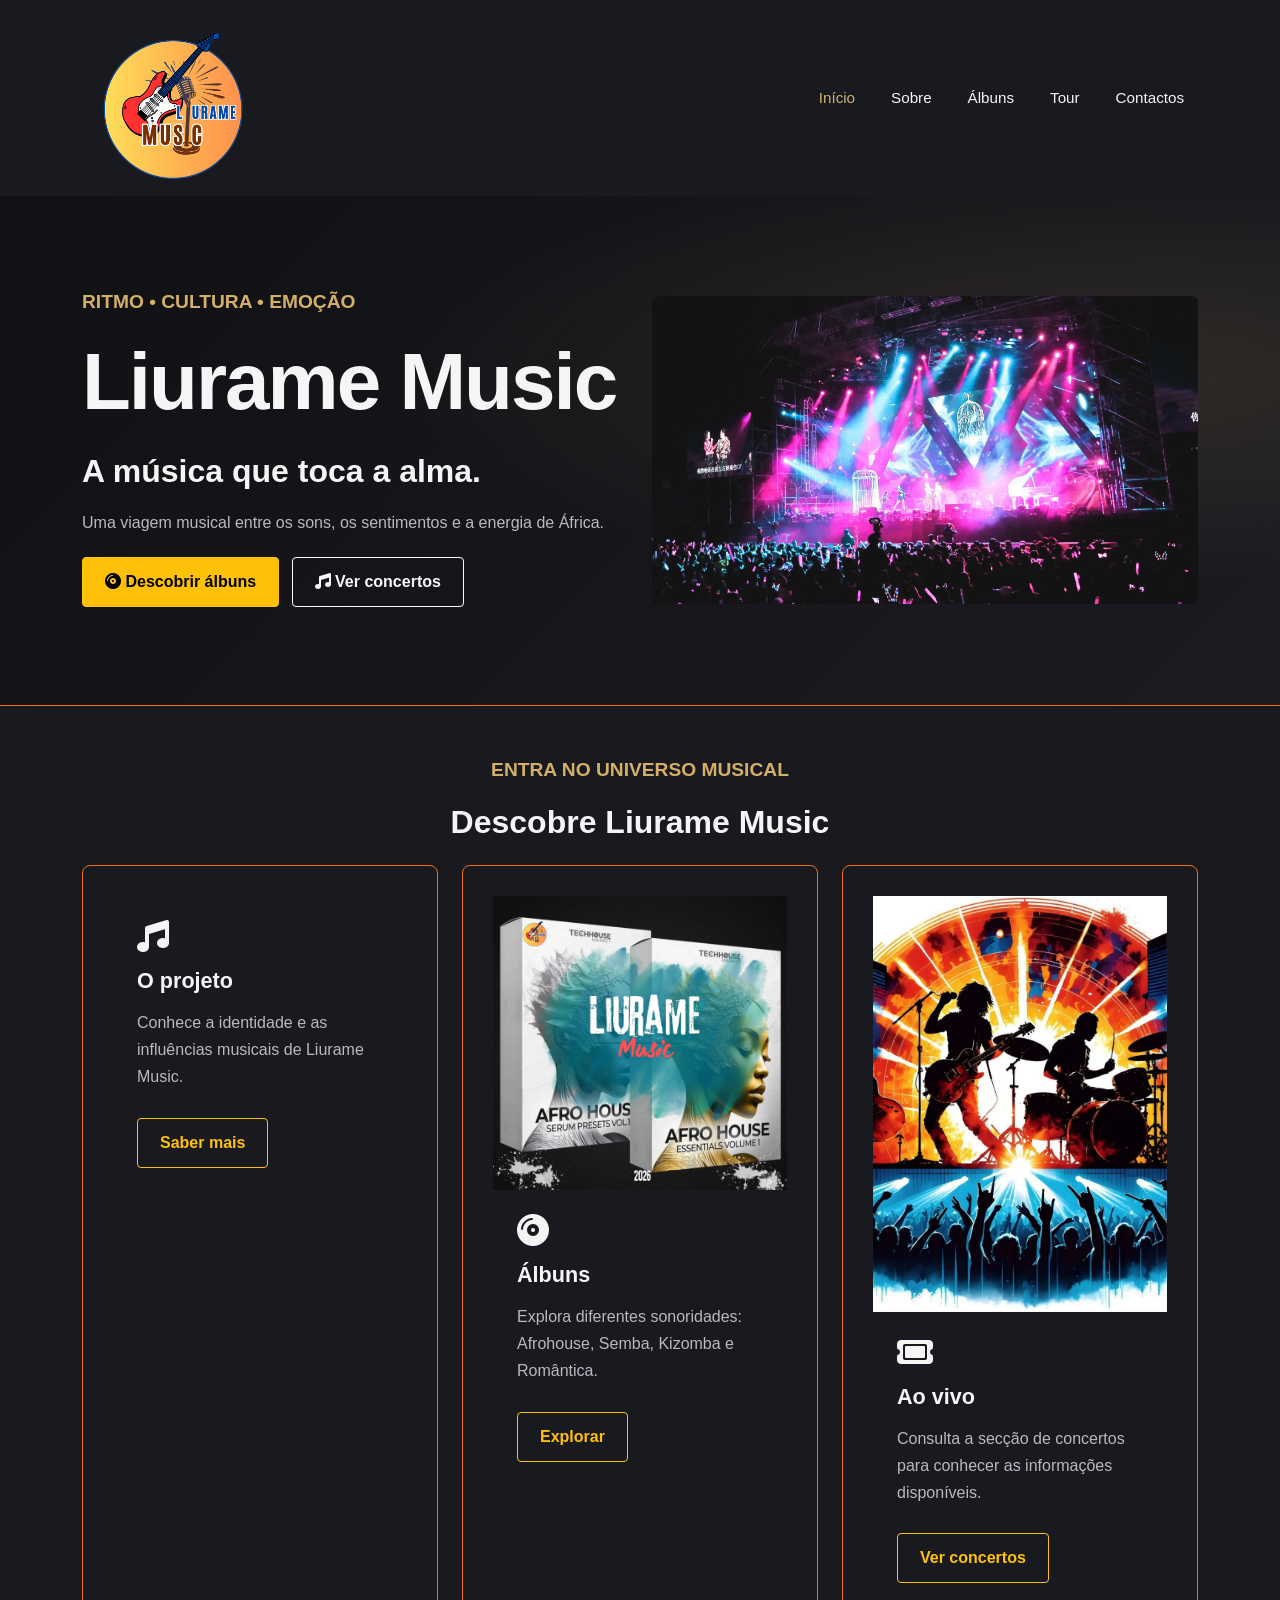
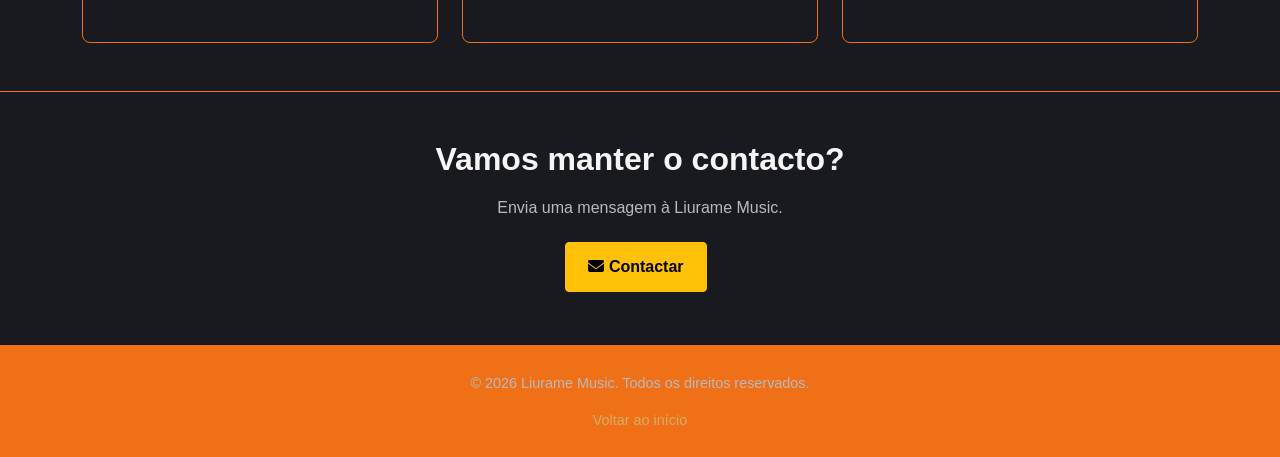
==== index.html @ 645e0d82 "projeto 4 banda musical all pg criadas" ====
<!DOCTYPE html>
<html lang="pt">

<head>
  <meta charset="UTF-8">
  <meta name="viewport" content="width=device-width, initial-scale=1">

  <title>Liurame Music | Música, Ritmo e Emoção</title>
  <meta name="description" content="Descobre o universo musical de Liurame Music, os seus ritmos, álbuns e concertos.">

  <link href="https://cdn.jsdelivr.net/npm/bootstrap@5.3.3/dist/css/bootstrap.min.css" rel="stylesheet">
  <link rel="stylesheet" href="https://cdnjs.cloudflare.com/ajax/libs/font-awesome/6.5.2/css/all.min.css">
  <link rel="stylesheet" href="musica.css">
</head>

<body>

  <!-- MENU DE NAVEGAÇÃO -->
  <nav class="navbar navbar-expand-lg navbar-dark">
    <div class="container">
      <a class="navbar-brand" href="index.html">
        <img src="imagens/logotipos/logolimusic7.png" alt="Logótipo oficial da Liurame Music" class="logo">
      </a>

      <button class="navbar-toggler" type="button" data-bs-toggle="collapse" data-bs-target="#menuPrincipal"
        aria-controls="menuPrincipal" aria-expanded="false" aria-label="Abrir menu">
        <span class="navbar-toggler-icon"></span>
      </button>

      <div class="collapse navbar-collapse" id="menuPrincipal">
        <ul class="navbar-nav ms-auto">
          <li class="nav-item">
            <a class="nav-link active" href="index.html">Início</a>
          </li>
          <li class="nav-item">
            <a class="nav-link" href="sobre.html">Sobre</a>
          </li>
          <li class="nav-item">
            <a class="nav-link" href="albuns.html">Álbuns</a>
          </li>
          <li class="nav-item">
            <a class="nav-link" href="tour.html">Tour</a>
          </li>
          <li class="nav-item">
            <a class="nav-link" href="contactos.html">Contactos</a>
          </li>
        </ul>
      </div>
    </div>
  </nav>

  <!-- DESTAQUE PRINCIPAL -->
  <header class="hero">
    <div class="container">
      <div class="row align-items-center g-4">

        <div class="col-lg-6">
          <p class="text-uppercase">Ritmo • Cultura • Emoção</p>

          <h1>Liurame Music</h1>

          <h2>A música que toca a alma.</h2>

          <p>
            Uma viagem musical entre os sons, os sentimentos
            e a energia de África.
          </p>

          <a href="albuns.html" class="btn btn-warning me-2 mb-2">
            <i class="fa-solid fa-compact-disc"></i>
            Descobrir álbuns
          </a>

          <a href="tour.html" class="btn btn-outline-light mb-2">
            <i class="fa-solid fa-music"></i>
            Ver concertos
          </a>
        </div>

        <div class="col-lg-6">
          <img src="imagens/capaindex1.webp" class="img-fluid rounded" alt="Imagem de destaque de Liurame Music">
        </div>

      </div>
    </div>
  </header>

  <!-- SECÇÃO DE DESCOBERTA -->
  <main>
    <section class="container py-5">
      <div class="text-center mb-4">
        <p class="text-uppercase">Entra no universo musical</p>
        <h2>Descobre Liurame Music</h2>
      </div>

      <div class="row g-4">

        <!-- CARTÃO SOBRE -->
        <div class="col-md-4">
          <article class="cartao-musica h-100">
            <div class="p-4">
              <i class="fa-solid fa-music fa-2x mb-3"></i>
              <h3>O projeto</h3>
              <p>
                Conhece a identidade e as influências
                musicais de Liurame Music.
              </p>
              <a href="sobre.html" class="btn btn-outline-warning">
                Saber mais
              </a>
            </div>
          </article>
        </div>

        <!-- CARTÃO ÁLBUNS -->
        <div class="col-md-4">
          <article class="cartao-musica h-100">
            <img src="imagens/capas/albumafro.webp" class="img-fluid" alt="Capa ilustrativa do álbum Ritmos de África">

            <div class="p-4">
              <i class="fa-solid fa-compact-disc fa-2x mb-3"></i>
              <h3>Álbuns</h3>
              <p>
                Explora diferentes sonoridades:
                Afrohouse, Semba, Kizomba e Romântica.
              </p>
              <a href="albuns.html" class="btn btn-outline-warning">
                Explorar
              </a>
            </div>
          </article>
        </div>

        <!-- CARTÃO CONCERTOS -->
        <div class="col-md-4">
          <article class="cartao-musica h-100">
            <img src="imagens/cartaoconcerto.webp" class="img-fluid" alt="Imagem ilustrativa de um concerto ao vivo">

            <div class="p-4">
              <i class="fa-solid fa-ticket fa-2x mb-3"></i>
              <h3>Ao vivo</h3>
              <p>
                Consulta a secção de concertos para
                conhecer as informações disponíveis.
              </p>
              <a href="tour.html" class="btn btn-outline-warning">
                Ver concertos
              </a>
            </div>
          </article>
        </div>

      </div>
    </section>

    <!-- CHAMADA PARA CONTACTO -->
    <section class="redes-destaque text-center py-5">
      <div class="container">
        <h2>Vamos manter o contacto?</h2>
        <p>Envia uma mensagem à Liurame Music.</p>

        <a href="contactos.html" class="btn btn-warning">
          <i class="fa-solid fa-envelope"></i>
          Contactar
        </a>
      </div>
    </section>
  </main>

  <!-- RODAPÉ -->
  <footer class="rodape text-center py-4">
    <div class="container">
      <p>&copy; <span id="ano_atual"></span> Liurame Music. Todos os direitos reservados.</p>
      <a href="index.html" class="text-decoration-none">Voltar ao início</a>
    </div>
  </footer>

  <script src="https://cdn.jsdelivr.net/npm/bootstrap@5.3.3/dist/js/bootstrap.bundle.min.js"></script>
  <script src="musica.js"></script>

</body>

</html>
---- musica.css ----
/* ========================================
   LIURAME MUSIC — ESTILO PRINCIPAL
   ======================================== */

/* 1. Variáveis de cores */
:root {
  --cor-fundo: #191a20;
  --cor-fundo-secundario: #191a20;
  --cor-dourada: #d4af67;
  --cor-dourada-hover: #edcc8b;
  --cor-texto: #f5f5f5;
  --cor-texto-secundario: #b9b9c0;
  --cor-borda: #ef7016;
  --cor-titulo-album: white;
  --cor-texto-album: #d4af67;
}

/* 2. Configurações gerais */
* {
  box-sizing: border-box;
}

html {
  scroll-behavior: smooth;
}

body {
  margin: 0;
  background-color: var(--cor-fundo);
  color: var(--cor-texto);
  font-family: Arial, Helvetica, sans-serif;
  line-height: 1.7;
}

h1,
h2,
h3 {
  color: var(--cor-texto);
  font-weight: 700;
  line-height: 1.2;
}

h2 {
  margin-bottom: 18px;
}

p {
  color: var(--cor-texto-secundario);
}

a {
  color: var(--cor-dourada);
  text-decoration: none;
  transition: color 0.3s ease;
}

a:hover {
  color: var(--cor-dourada-hover);
}

/* 3. Cabeçalho e navegação */
header {
  background-color: #ef7016;
  border-bottom: 1px solid var(--cor-borda);
}

.navbar {
  padding-top: 12px;
  padding-bottom: 12px;
}

.logo {
  display: block;
  width: 180px;
  max-width: 100%;
  height: auto;
  object-fit: contain;
}

.navbar-nav {
  gap: 8px;
}

.navbar-dark .navbar-nav .nav-link {
  color: var(--cor-texto);
  padding: 10px 14px;
  font-size: 0.95rem;
  transition: color 0.3s ease;
}

.navbar-dark .navbar-nav .nav-link:hover,
.navbar-dark .navbar-nav .nav-link.active {
  color: var(--cor-dourada);
}

.navbar-toggler {
  border-color: var(--cor-borda);
}

.navbar-toggler:focus {
  box-shadow: 0 0 0 0.2rem var(--cor-borda);
}

/* 4. Secção principal */
.hero {
  min-height: 480px;
  display: flex;
  align-items: center;
  padding: 90px 0;
  background:
    radial-gradient(
      ellipse at 85% 35%,
      rgba(212, 175, 103, 0.12),
      transparent 45%
    ),
    linear-gradient(135deg, #101114, #1b1b21);
  border-bottom: 1px solid var(--cor-borda);
}

.hero h1 {
  margin: 12px 0 22px;
  font-size: clamp(2.8rem, 7vw, 5rem);
  letter-spacing: -2px;
}

.texto-destaque {
  color: var(--cor-dourada);
  font-size: 0.82rem;
  font-weight: 700;
  letter-spacing: 3px;
  text-transform: uppercase;
}

.texto-intro {
  max-width: 650px;
  margin-bottom: 28px;
  font-size: 1.15rem;
  line-height: 1.8;
}

/* 5. Botões */
.btn {
  margin: 5px 8px 5px 0;
  padding: 12px 22px;
  border-radius: 4px;
  font-weight: 600;
  transition: all 0.3s ease;
}

.btn-dourado {
  color: #171717;
  background-color: var(--cor-dourada);
  border: 1px solid var(--cor-dourada);
}

.btn-dourado:hover {
  color: #171717;
  background-color: var(--cor-dourada-hover);
  border-color: var(--cor-dourada-hover);
  transform: translateY(-2px);
}

.btn-outline-light:hover {
  color: #171717;
  background-color: var(--cor-texto);
}

/* 6. Área de destaques */
.destaques {
  padding-top: 70px !important;
  padding-bottom: 75px !important;
}

.destaques > .text-center {
  margin-bottom: 40px !important;
}

.cartao-musica {
  padding: 30px;
  background-color: var(--cor-fundo-secundario);
  border: 1px solid var(--cor-borda);
  border-radius: 8px;
  transition:
    transform 0.3s ease,
    border-color 0.3s ease,
    box-shadow 0.3s ease;
}

.cartao-musica:hover {
  transform: translateY(-6px);
  border-color: var(--cor-dourada);
  box-shadow: 0 12px 28px rgba(0, 0, 0, 0.2);
}

.icone-cartao {
  display: inline-block;
  margin-bottom: 20px;
  color: var(--cor-dourada);
  font-size: 2rem;
}

.cartao-musica h3 {
  margin-bottom: 15px;
  font-size: 1.35rem;
}

.cartao-musica p {
  margin-bottom: 22px;
}

.cartao-musica a {
  font-weight: 600;
}

.cartao-musica a i {
  margin-left: 5px;
}

/* 7. Redes sociais */
.redes-destaque {
  background-color: #191a20;
  border-top: 1px solid var(--cor-borda);
  border-bottom: 1px solid var(--cor-borda);
}

.card-title {
  color: var(--cor-titulo-album);
  font-size: 1.2rem;
  font-weight: 700;
  text-transform: uppercase;
}

.text-uppercase {
  text-transform: uppercase;
  color: var(--cor-texto-album);
  font-size: 1.2rem;
  font-weight: 700;
  text-transform: uppercase;
}
.redes-destaque h2 {
  margin-bottom: 15px;
}

.icone-social {
  display: inline-flex;
  width: 48px;
  height: 48px;
  align-items: center;
  justify-content: center;
  margin: 12px 6px 0;
  color: var(--cor-dourada);
  border: 1px solid var(--cor-borda);
  border-radius: 50%;
  font-size: 1.3rem;
  transition: all 0.3s ease;
}

.icone-social:hover {
  color: var(--cor-fundo);
  background-color: var(--cor-dourada);
  border-color: var(--cor-dourada);
  transform: translateY(-3px);
}

/* 8. Rodapé */
.rodape {
  background-color: #ef7016;
  border-top: 1px solid var(--cor-borda);
}

.rodape p {
  margin-bottom: 10px;
  font-size: 0.9rem;
}

.rodape a {
  font-size: 0.9rem;
}

.separador {
  margin: 0 10px;
  color: var(--cor-texto-secundario);
}

/* 9. Acessibilidade: foco do teclado */
a:focus-visible,
button:focus-visible {
  outline: 2px solid var(--cor-dourada);
  outline-offset: 4px;
}

/* 10. Tablets e telemóveis */
@media (max-width: 991.98px) {
  .navbar-nav {
    gap: 0;
    padding-top: 12px;
  }

  .navbar-dark .navbar-nav .nav-link {
    padding: 10px 0;
  }

  .hero {
    min-height: 400px;
    padding: 70px 0;
  }

  .logo {
    width: 150px;
  }
}

@media (max-width: 575.98px) {
  .hero {
    min-height: auto;
    padding: 60px 0;
  }

  .hero h1 {
    letter-spacing: -1px;
  }

  .texto-intro {
    font-size: 1rem;
  }

  .btn {
    display: inline-block;
    margin-bottom: 10px;
  }

  .cartao-musica {
    padding: 24px;
  }

  .destaques {
    padding-top: 50px !important;
    padding-bottom: 50px !important;
  }
}

/* 11. Preferência por menos animações */
@media (prefers-reduced-motion: reduce) {
  html {
    scroll-behavior: auto;
  }

  *,
  *::before,
  *::after {
    transition-duration: 0.01ms !important;
    animation-duration: 0.01ms !important;
  }
}
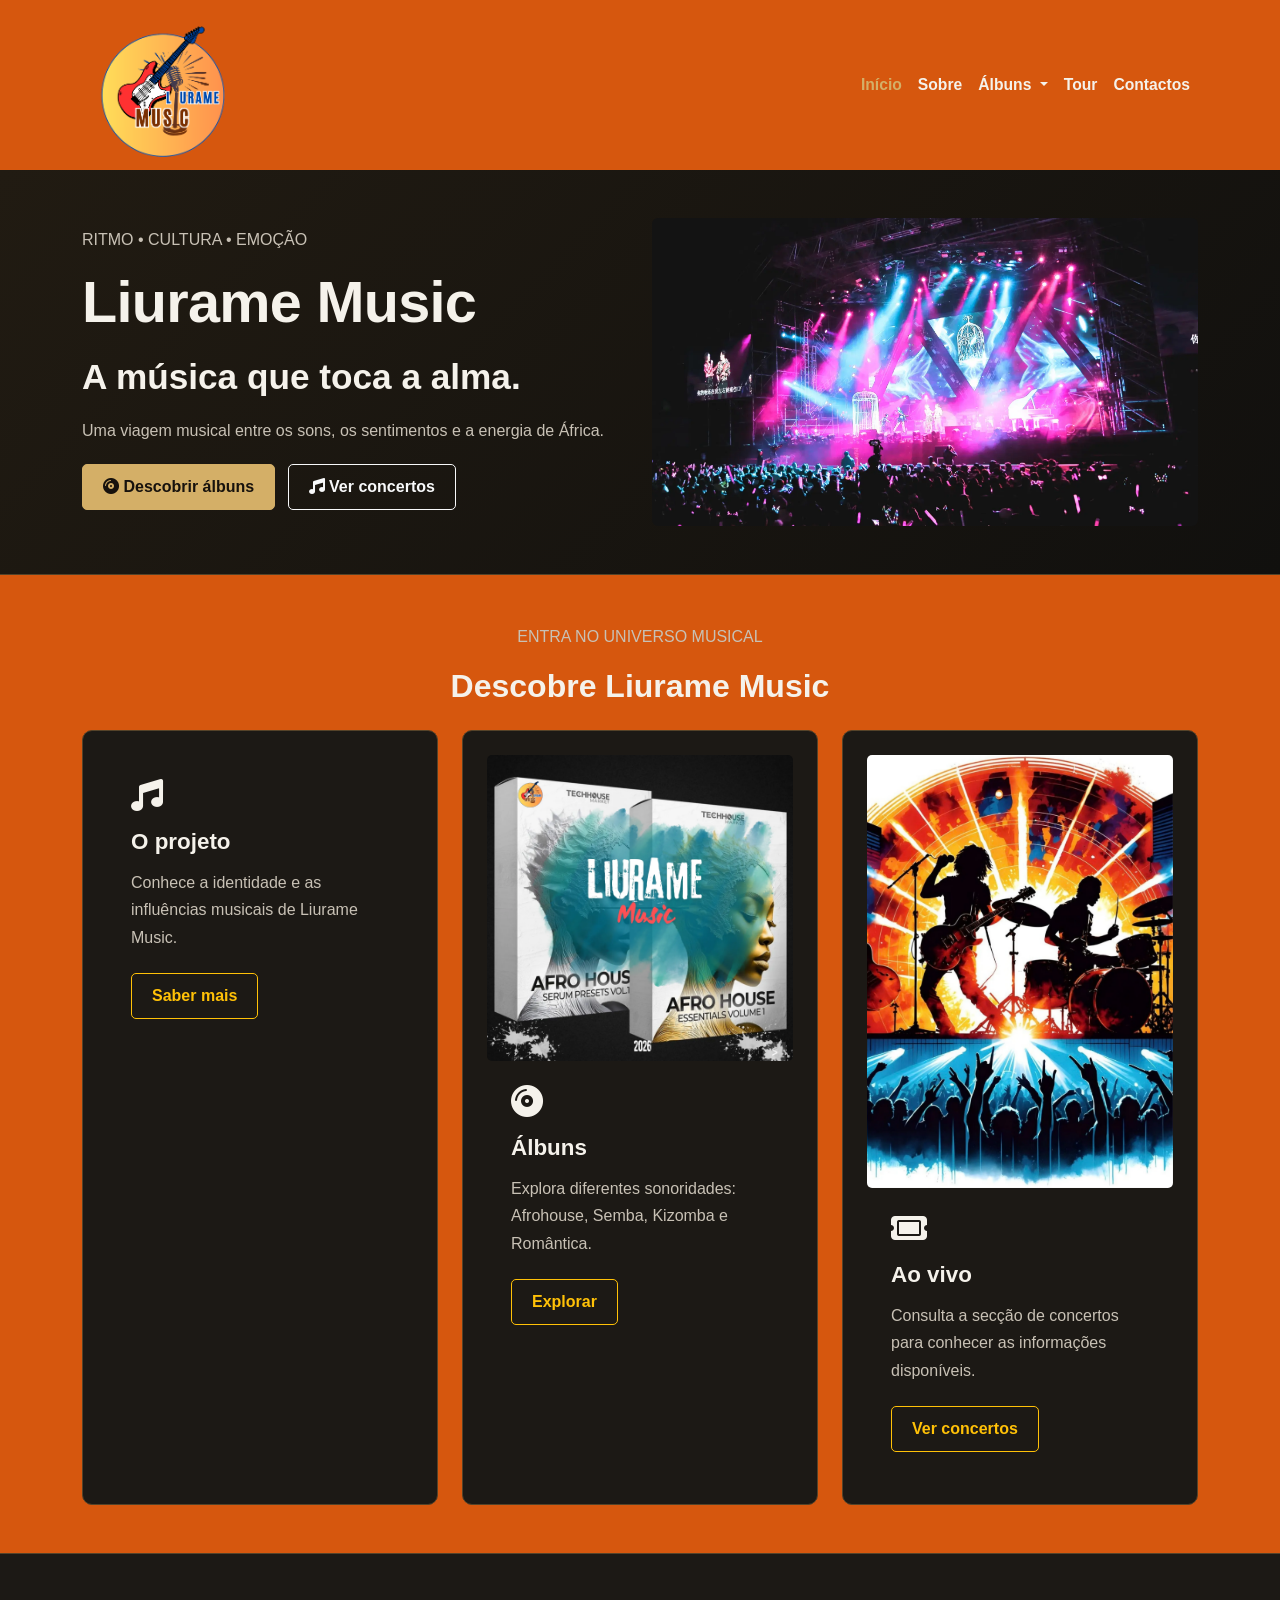
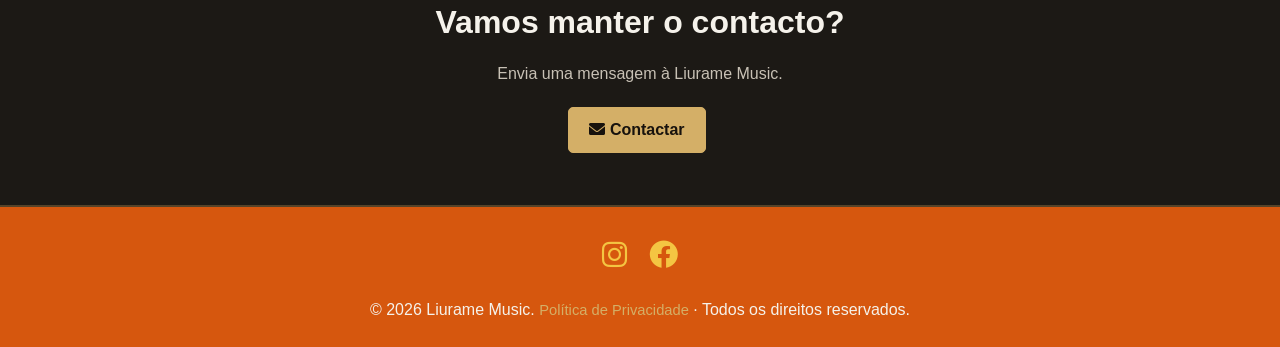
==== commit 411d3669: "melhoramento css" ====
--- a/index.html
+++ b/index.html
@@ -2,18 +2,28 @@
 <html lang="pt">
 
 <head>
+
   <meta charset="UTF-8">
   <meta name="viewport" content="width=device-width, initial-scale=1">
+  <meta name="description" content="Descobre o universo musical de Liurame Music, os seus ritmos, álbuns e concertos.">
 
   <title>Liurame Music | Música, Ritmo e Emoção</title>
-  <meta name="description" content="Descobre o universo musical de Liurame Music, os seus ritmos, álbuns e concertos.">
-
-  <link href="https://cdn.jsdelivr.net/npm/bootstrap@5.3.3/dist/css/bootstrap.min.css" rel="stylesheet">
-  <link rel="stylesheet" href="https://cdnjs.cloudflare.com/ajax/libs/font-awesome/6.5.2/css/all.min.css">
+
+
+  <!-- CSS do Bootstrap 5.3.3 -->
+  <link href="https://cdn.jsdelivr.net/npm/bootstrap@5.3.3/dist/css/bootstr
+ap.min.css" rel="stylesheet">
+
+  <!--  CSS do FontAwesome para ícones ---->
+
+  <link rel="stylesheet" href="https://cdnjs.cloudflare.com/ajax/libs/font-awesome/6.0.0-beta3/css/all.min.css">
+
+
   <link rel="stylesheet" href="musica.css">
+
 </head>
 
-<body>
+<body class="pagina-inicio">
 
   <!-- MENU DE NAVEGAÇÃO -->
   <nav class="navbar navbar-expand-lg navbar-dark">
@@ -35,9 +45,32 @@
           <li class="nav-item">
             <a class="nav-link" href="sobre.html">Sobre</a>
           </li>
-          <li class="nav-item">
-            <a class="nav-link" href="albuns.html">Álbuns</a>
-          </li>
+
+          <li class="nav-item dropdown">
+            <a class="nav-link dropdown-toggle" href="albuns.html" id="menuAlbuns" role="button"
+              data-bs-toggle="dropdown" aria-expanded="false">
+              Álbuns
+            </a>
+
+            <ul class="dropdown-menu dropdown-menu-dark" aria-labelledby="menuAlbuns">
+              <li>
+                <a class="dropdown-item" href="albuns.html">Todos os álbuns</a>
+              </li>
+              <li>
+                <a class="dropdown-item" href="albuns.html#afrohouse">Afrohouse</a>
+              </li>
+              <li>
+                <a class="dropdown-item" href="albuns.html#semba">Semba</a>
+              </li>
+              <li>
+                <a class="dropdown-item" href="albuns.html#kizomba">Kizomba</a>
+              </li>
+              <li>
+                <a class="dropdown-item" href="albuns.html#romantica">Romântica</a>
+              </li>
+            </ul>
+          </li>
+
           <li class="nav-item">
             <a class="nav-link" href="tour.html">Tour</a>
           </li>
@@ -170,8 +203,24 @@
   <!-- RODAPÉ -->
   <footer class="rodape text-center py-4">
     <div class="container">
-      <p>&copy; <span id="ano_atual"></span> Liurame Music. Todos os direitos reservados.</p>
-      <a href="index.html" class="text-decoration-none">Voltar ao início</a>
+
+
+      <div class="redes-sociais mb-3">
+        <a href="https://www.instagram.com/liuramesabores?igsh=MXJxaG44bmI0d2Y3aQ==" target="_blank"
+          rel="noopener noreferrer" aria-label="Instagram de Liurame Music">
+          <i class="fa-brands fa-instagram"></i>
+        </a>
+
+        <a href="https://www.facebook.com/liurame" target="_blank" rel="noopener noreferrer"
+          aria-label="Facebook de Liurame Music">
+          <i class="fa-brands fa-facebook"></i>
+        </a>
+      </div>
+
+      © <span id="ano_atual"></span> Liurame Music.
+      <a href="documentos/politica-privacidade.pdf" target="_blank" rel="noopener noreferrer">Política de
+        Privacidade</a> · Todos os direitos reservados.
+
     </div>
   </footer>
 
--- a/musica.css
+++ b/musica.css
@@ -1,43 +1,51 @@
-/* ========================================
-   LIURAME MUSIC — ESTILO PRINCIPAL
-   ======================================== */
-
-/* 1. Variáveis de cores */
+/* ==========================================
+   LIURAME MUSIC — CSS PRINCIPAL
+   Tema: escuro, dourado e responsivo
+   ========================================== */
+
+/* 1. CORES E CONFIGURAÇÕES */
 :root {
-  --cor-fundo: #191a20;
-  --cor-fundo-secundario: #191a20;
+  --cor-fundo-body: #11100e;
+  --cor-fundo-secundario: #1c1915;
   --cor-dourada: #d4af67;
-  --cor-dourada-hover: #edcc8b;
-  --cor-texto: #f5f5f5;
-  --cor-texto-secundario: #b9b9c0;
-  --cor-borda: #ef7016;
-  --cor-titulo-album: white;
-  --cor-texto-album: #d4af67;
-}
-
-/* 2. Configurações gerais */
+  --cor-dourada-hover: #f0d18d;
+  --cor-texto: #f5f2eb;
+  --cor-texto-secundario: #c8c1b5;
+  --cor-borda: #554329;
+  --cor-rodape: #d6570e;
+}
+
 * {
   box-sizing: border-box;
 }
 
 html {
   scroll-behavior: smooth;
+  scroll-padding-top: 90px;
 }
 
 body {
   margin: 0;
-  background-color: var(--cor-fundo);
+  background-color: var(--cor-fundo-body);
   color: var(--cor-texto);
   font-family: Arial, Helvetica, sans-serif;
+  font-size: 16px;
   line-height: 1.7;
+  overflow-wrap: break-word;
+}
+
+img {
+  max-width: 100%;
 }
 
 h1,
 h2,
-h3 {
+h3,
+h4,
+h5 {
   color: var(--cor-texto);
   font-weight: 700;
-  line-height: 1.2;
+  line-height: 1.25;
 }
 
 h2 {
@@ -51,295 +59,522 @@
 a {
   color: var(--cor-dourada);
   text-decoration: none;
-  transition: color 0.3s ease;
+  transition: color 0.25s ease;
 }
 
 a:hover {
   color: var(--cor-dourada-hover);
 }
 
-/* 3. Cabeçalho e navegação */
+:focus-visible {
+  outline: 2px solid var(--cor-dourada);
+  outline-offset: 4px;
+}
+
+/* 2. FUNDO INDIVIDUAL DE CADA PÁGINA */
+
+body.pagina-inicio {
+  background-color: #d6570e;
+}
+
+body.pagina-sobre {
+  background-color: #191510;
+}
+
+body.pagina-albuns {
+  background-color: #1c1710;
+}
+
+body.pagina-tour {
+  background-color: #17120d;
+  color: #f5f5f5;
+}
+
+body.pagina-contactos {
+  background-color: #111111;
+}
+
+/* 3. CABEÇALHO E LOGÓTIPO */
+
 header {
-  background-color: #ef7016;
+  background-color: #d6570e;
   border-bottom: 1px solid var(--cor-borda);
-}
-
-.navbar {
-  padding-top: 12px;
-  padding-bottom: 12px;
 }
 
 .logo {
   display: block;
-  width: 180px;
+  width: 160px;
   max-width: 100%;
   height: auto;
   object-fit: contain;
 }
 
-.navbar-nav {
-  gap: 8px;
-}
-
-.navbar-dark .navbar-nav .nav-link {
+/* 4. MENU DE NAVEGAÇÃO */
+
+.navbar {
+  padding: 8px 0;
+}
+
+.navbar .nav-link {
+  padding: 10px 12px;
   color: var(--cor-texto);
-  padding: 10px 14px;
-  font-size: 0.95rem;
-  transition: color 0.3s ease;
-}
-
-.navbar-dark .navbar-nav .nav-link:hover,
-.navbar-dark .navbar-nav .nav-link.active {
+  font-size: 0.98rem;
+  font-weight: 600;
+  transition: color 0.25s ease;
+}
+
+.navbar .nav-link:hover,
+.navbar .nav-link:focus,
+.navbar .nav-link.active {
+  color: var(--cor-dourada) !important;
+}
+
+.navbar .navbar-toggler {
+  border-color: var(--cor-dourada);
+}
+
+.navbar .navbar-toggler:focus {
+  box-shadow: 0 0 0 0.2rem rgb(212 175 103 / 30%);
+}
+
+.navbar .dropdown-menu {
+  background-color: #191510;
+  border: 1px solid var(--cor-borda);
+  border-radius: 8px;
+  padding: 8px;
+}
+
+.navbar .dropdown-item {
+  padding: 9px 14px;
+  color: var(--cor-texto);
+  border-radius: 4px;
+}
+
+.navbar .dropdown-item:hover,
+.navbar .dropdown-item:focus {
+  background-color: var(--cor-dourada);
+  color: #17120d;
+}
+
+/* 5. SECÇÃO PRINCIPAL / HERO */
+
+.hero {
+  position: relative;
+  padding: 48px 0;
+  background: linear-gradient(135deg, #211b12, #11100e);
+  border-bottom: 1px solid var(--cor-borda);
+}
+
+/* Mantém a imagem inteira, sem a cortar */
+.hero img {
+  display: block;
+  max-width: 100%;
+  height: auto;
+  object-fit: contain;
+}
+
+.hero h1 {
+  margin: 10px 0 20px;
+  font-size: clamp(2rem, 4.5vw, 4rem);
+  line-height: 1.15;
+  letter-spacing: -0.7px;
+}
+
+.hero h2 {
+  font-size: clamp(1.4rem, 3vw, 2.2rem);
+}
+
+.hero p {
+  max-width: 680px;
+}
+
+.pagina-inicio .hero {
+  background: linear-gradient(135deg, #211b12, #11100e);
+}
+
+.pagina-sobre .hero {
+  background: linear-gradient(135deg, #302219, #191510);
+}
+
+.pagina-albuns .hero {
+  background: linear-gradient(135deg, #251c17, #100f12);
+}
+
+.pagina-tour .hero {
+  background: linear-gradient(135deg, #382610, #17120d);
+}
+
+.pagina-contactos .hero {
+  background: linear-gradient(135deg, #292319, #111111);
+}
+
+/* 6. TEXTOS DE DESTAQUE */
+
+.texto-destaque {
+  margin-bottom: 12px;
   color: var(--cor-dourada);
-}
-
-.navbar-toggler {
-  border-color: var(--cor-borda);
-}
-
-.navbar-toggler:focus {
-  box-shadow: 0 0 0 0.2rem var(--cor-borda);
-}
-
-/* 4. Secção principal */
-.hero {
-  min-height: 480px;
-  display: flex;
-  align-items: center;
-  padding: 90px 0;
-  background:
-    radial-gradient(
-      ellipse at 85% 35%,
-      rgba(212, 175, 103, 0.12),
-      transparent 45%
-    ),
-    linear-gradient(135deg, #101114, #1b1b21);
-  border-bottom: 1px solid var(--cor-borda);
-}
-
-.hero h1 {
-  margin: 12px 0 22px;
-  font-size: clamp(2.8rem, 7vw, 5rem);
-  letter-spacing: -2px;
-}
-
-.texto-destaque {
-  color: var(--cor-dourada);
-  font-size: 0.82rem;
+  font-size: 0.8rem;
   font-weight: 700;
-  letter-spacing: 3px;
+  letter-spacing: 2.5px;
   text-transform: uppercase;
 }
 
 .texto-intro {
   max-width: 650px;
-  margin-bottom: 28px;
-  font-size: 1.15rem;
+  margin-bottom: 24px;
+  font-size: 1.08rem;
   line-height: 1.8;
 }
 
-/* 5. Botões */
+/* 7. BOTÕES */
+
 .btn {
-  margin: 5px 8px 5px 0;
-  padding: 12px 22px;
-  border-radius: 4px;
+  margin: 4px 6px 4px 0;
+  padding: 10px 20px;
+  border-radius: 5px;
   font-weight: 600;
-  transition: all 0.3s ease;
-}
-
-.btn-dourado {
-  color: #171717;
+  transition:
+    background-color 0.25s ease,
+    color 0.25s ease,
+    border-color 0.25s ease,
+    transform 0.25s ease;
+}
+
+.btn-dourado,
+.btn-warning {
+  color: #17120d;
   background-color: var(--cor-dourada);
-  border: 1px solid var(--cor-dourada);
-}
-
-.btn-dourado:hover {
-  color: #171717;
+  border-color: var(--cor-dourada);
+}
+
+.btn-dourado:hover,
+.btn-warning:hover {
+  color: #17120d;
   background-color: var(--cor-dourada-hover);
   border-color: var(--cor-dourada-hover);
   transform: translateY(-2px);
 }
 
 .btn-outline-light:hover {
-  color: #171717;
-  background-color: var(--cor-texto);
-}
-
-/* 6. Área de destaques */
+  color: #17120d;
+}
+
+/* 8. SECÇÕES E ESPAÇAMENTO */
+
+section {
+  position: relative;
+}
+
 .destaques {
-  padding-top: 70px !important;
-  padding-bottom: 75px !important;
+  padding-top: 60px;
+  padding-bottom: 65px;
 }
 
 .destaques > .text-center {
-  margin-bottom: 40px !important;
-}
+  margin-bottom: 32px;
+}
+
+.redes-destaque {
+  padding-top: 40px;
+  padding-bottom: 40px;
+  background-color: var(--cor-fundo-secundario);
+  border-top: 1px solid var(--cor-borda);
+  border-bottom: 1px solid var(--cor-borda);
+}
+
+/* 9. CARTÕES DE MÚSICA E ÁLBUNS */
 
 .cartao-musica {
-  padding: 30px;
+  height: 100%;
+  padding: 24px;
   background-color: var(--cor-fundo-secundario);
   border: 1px solid var(--cor-borda);
-  border-radius: 8px;
+  border-radius: 10px;
+  overflow: hidden;
   transition:
-    transform 0.3s ease,
-    border-color 0.3s ease,
-    box-shadow 0.3s ease;
+    transform 0.25s ease,
+    border-color 0.25s ease,
+    box-shadow 0.25s ease;
 }
 
 .cartao-musica:hover {
-  transform: translateY(-6px);
+  transform: translateY(-4px);
   border-color: var(--cor-dourada);
-  box-shadow: 0 12px 28px rgba(0, 0, 0, 0.2);
+  box-shadow: 0 10px 24px rgb(0 0 0 / 22%);
+}
+
+.cartao-musica img {
+  display: block;
+  width: 100%;
+  height: auto;
+  border-radius: 5px;
+}
+
+.cartao-musica h3 {
+  margin-bottom: 12px;
+  font-size: clamp(1.15rem, 2vw, 1.4rem);
+  line-height: 1.35;
+  overflow-wrap: normal;
+  word-break: normal;
+  hyphens: none;
+}
+
+.cartao-musica p {
+  margin-bottom: 18px;
+}
+
+.cartao-musica a {
+  font-weight: 600;
 }
 
 .icone-cartao {
   display: inline-block;
-  margin-bottom: 20px;
+  margin-bottom: 16px;
   color: var(--cor-dourada);
   font-size: 2rem;
 }
 
-.cartao-musica h3 {
-  margin-bottom: 15px;
-  font-size: 1.35rem;
-}
-
-.cartao-musica p {
-  margin-bottom: 22px;
-}
-
-.cartao-musica a {
-  font-weight: 600;
-}
-
-.cartao-musica a i {
-  margin-left: 5px;
-}
-
-/* 7. Redes sociais */
-.redes-destaque {
-  background-color: #191a20;
-  border-top: 1px solid var(--cor-borda);
-  border-bottom: 1px solid var(--cor-borda);
-}
-
 .card-title {
-  color: var(--cor-titulo-album);
-  font-size: 1.2rem;
+  color: #ffffff;
+  font-size: 1.15rem;
   font-weight: 700;
-  text-transform: uppercase;
-}
-
-.text-uppercase {
-  text-transform: uppercase;
-  color: var(--cor-texto-album);
-  font-size: 1.2rem;
-  font-weight: 700;
-  text-transform: uppercase;
-}
-.redes-destaque h2 {
-  margin-bottom: 15px;
-}
+}
+
+/* 10. REDES SOCIAIS */
 
 .icone-social {
   display: inline-flex;
-  width: 48px;
-  height: 48px;
+  width: 46px;
+  height: 46px;
   align-items: center;
   justify-content: center;
-  margin: 12px 6px 0;
+  margin: 8px 5px 0;
   color: var(--cor-dourada);
   border: 1px solid var(--cor-borda);
   border-radius: 50%;
-  font-size: 1.3rem;
-  transition: all 0.3s ease;
+  font-size: 1.25rem;
+  transition: all 0.25s ease;
 }
 
 .icone-social:hover {
-  color: var(--cor-fundo);
+  color: #17120d;
   background-color: var(--cor-dourada);
   border-color: var(--cor-dourada);
   transform: translateY(-3px);
 }
 
-/* 8. Rodapé */
+.separador {
+  margin: 0 8px;
+  color: var(--cor-texto-secundario);
+}
+
+/* 11. FORMULÁRIO DE CONTACTOS */
+
+.pagina-contactos .form-label {
+  color: var(--cor-texto);
+  font-weight: 600;
+}
+
+.pagina-contactos .form-control,
+.pagina-contactos .form-select {
+  min-height: 46px;
+  padding: 10px 12px;
+  color: #ffffff;
+  background-color: #1b1a18;
+  border: 1px solid #777064;
+  border-radius: 7px;
+}
+
+.pagina-contactos textarea.form-control {
+  min-height: 140px;
+}
+
+.pagina-contactos .form-control::placeholder {
+  color: #c4bfb5;
+}
+
+.pagina-contactos .form-control:focus,
+.pagina-contactos .form-select:focus {
+  color: #ffffff;
+  background-color: #1b1a18;
+  border-color: var(--cor-dourada);
+  box-shadow: 0 0 0 0.2rem rgb(212 175 103 / 25%);
+}
+
+.pagina-contactos .form-control option,
+.pagina-contactos .form-select option {
+  color: #ffffff;
+  background-color: #1b1a18;
+}
+
+#mensagem_sucesso {
+  margin-top: 18px;
+  padding: 14px;
+  color: #d8f3dc;
+  background-color: #17351e;
+  border: 1px solid #347446;
+  border-radius: 6px;
+}
+
+/* 12. RODAPÉ */
+
 .rodape {
-  background-color: #ef7016;
+  padding: 26px 0;
+  background-color: var(--cor-rodape);
   border-top: 1px solid var(--cor-borda);
 }
 
 .rodape p {
-  margin-bottom: 10px;
-  font-size: 0.9rem;
+  margin-bottom: 8px;
+  color: var(--cor-texto-secundario);
+  font-size: 0.92rem;
 }
 
 .rodape a {
-  font-size: 0.9rem;
-}
-
-.separador {
-  margin: 0 10px;
-  color: var(--cor-texto-secundario);
-}
-
-/* 9. Acessibilidade: foco do teclado */
-a:focus-visible,
-button:focus-visible {
-  outline: 2px solid var(--cor-dourada);
-  outline-offset: 4px;
-}
-
-/* 10. Tablets e telemóveis */
+  color: var(--cor-dourada);
+  font-size: 0.92rem;
+}
+
+.rodape a:hover {
+  color: #ffffff;
+}
+
+/* 13. TABLETS */
+
 @media (max-width: 991.98px) {
-  .navbar-nav {
+  .logo {
+    width: 145px;
+  }
+
+  .navbar .nav-link {
+    padding: 9px 8px;
+  }
+
+  .hero {
+    padding: 38px 0;
+  }
+
+  .destaques {
+    padding-top: 48px;
+    padding-bottom: 48px;
+  }
+}
+
+/* 14. TELEMÓVEIS */
+
+@media (max-width: 767.98px) {
+  body {
+    font-size: 16px;
+  }
+
+  .logo {
+    width: 125px;
+  }
+
+  .navbar {
+    padding-top: 5px;
+    padding-bottom: 5px;
+  }
+
+  .navbar .navbar-nav {
     gap: 0;
-    padding-top: 12px;
-  }
-
-  .navbar-dark .navbar-nav .nav-link {
-    padding: 10px 0;
+    padding-top: 8px;
+  }
+
+  .navbar .nav-link {
+    padding: 8px 10px !important;
+    font-size: 0.95rem;
+  }
+
+  .navbar .dropdown-menu {
+    margin-bottom: 8px;
   }
 
   .hero {
-    min-height: 400px;
-    padding: 70px 0;
-  }
-
-  .logo {
-    width: 150px;
-  }
-}
-
-@media (max-width: 575.98px) {
-  .hero {
-    min-height: auto;
-    padding: 60px 0;
+    min-height: 0;
+    padding: 30px 0 !important;
   }
 
   .hero h1 {
-    letter-spacing: -1px;
+    margin: 10px 0 16px;
+    font-size: clamp(1.9rem, 7vw, 3rem);
+    letter-spacing: -0.5px;
+  }
+
+  .hero h2 {
+    font-size: clamp(1.35rem, 5vw, 1.8rem);
+  }
+
+  .hero img {
+    max-height: 360px;
+    width: 100%;
+    object-fit: contain;
   }
 
   .texto-intro {
     font-size: 1rem;
+    line-height: 1.7;
   }
 
   .btn {
-    display: inline-block;
-    margin-bottom: 10px;
+    margin-bottom: 8px;
+  }
+
+  .destaques {
+    padding-top: 38px;
+    padding-bottom: 38px;
   }
 
   .cartao-musica {
-    padding: 24px;
-  }
-
-  .destaques {
-    padding-top: 50px !important;
-    padding-bottom: 50px !important;
-  }
-}
-
-/* 11. Preferência por menos animações */
+    padding: 18px;
+  }
+
+  .cartao-musica h3 {
+    font-size: 1.2rem;
+  }
+
+  .cartao-musica p {
+    font-size: 0.97rem;
+    line-height: 1.6;
+  }
+
+  .rodape {
+    padding: 22px 0;
+  }
+
+  .rodape p,
+  .rodape a {
+    font-size: 0.88rem;
+  }
+}
+
+/* 15. ECRÃS MUITO PEQUENOS */
+
+@media (max-width: 380px) {
+  .hero {
+    padding: 24px 0 !important;
+  }
+
+  .hero h1 {
+    font-size: 1.85rem;
+  }
+
+  .cartao-musica {
+    padding: 15px;
+  }
+
+  .cartao-musica h3 {
+    font-size: 1.1rem;
+  }
+
+  .btn {
+    padding: 9px 14px;
+    font-size: 0.92rem;
+  }
+}
+
+/* 16. ACESSIBILIDADE: REDUZIR ANIMAÇÕES */
+
 @media (prefers-reduced-motion: reduce) {
   html {
     scroll-behavior: auto;
@@ -348,7 +583,118 @@
   *,
   *::before,
   *::after {
+    scroll-behavior: auto !important;
+    animation-duration: 0.01ms !important;
     transition-duration: 0.01ms !important;
-    animation-duration: 0.01ms !important;
-  }
-}
+  }
+
+  .detalhe-album {
+    padding: 24px;
+    background: #1b1813;
+    border: 1px solid #574523;
+    border-radius: 14px;
+    scroll-margin-top: 100px;
+  }
+
+  .detalhe-album img {
+    width: 100%;
+    max-height: 340px;
+    object-fit: cover;
+  }
+
+  .detalhe-album h3 {
+    color: #f4c542;
+  }
+
+  .detalhe-album > div > p:first-child {
+    color: #f4c542;
+    font-weight: 700;
+    letter-spacing: 2px;
+  }
+}
+
+.detalhe-album {
+  padding: 24px;
+  background: #1b1813;
+  border: 1px solid #574523;
+  border-radius: 14px;
+  scroll-margin-top: 100px;
+}
+
+.detalhe-album img {
+  width: 100%;
+  max-height: 340px;
+  object-fit: cover;
+}
+
+.detalhe-album h3 {
+  color: #f4c542;
+}
+
+.detalhe-album > div > p:first-child {
+  color: #f4c542;
+  font-weight: 700;
+  letter-spacing: 2px;
+}
+
+.redes-sociais {
+  display: flex;
+  justify-content: center;
+  align-items: center;
+  gap: 22px;
+}
+
+.redes-sociais a {
+  color: #f4c542;
+  font-size: 1.8rem;
+  text-decoration: none;
+  transition:
+    color 0.2s ease,
+    transform 0.2s ease;
+}
+
+.redes-sociais a:hover,
+.redes-sociais a:focus {
+  color: #ffdc7a;
+  transform: translateY(-3px);
+}
+
+/* Evita dividir palavras a meio */
+.pagina-albuns h1,
+.pagina-albuns h2,
+.pagina-albuns h3,
+.pagina-albuns p,
+.pagina-albuns a {
+  word-break: normal;
+  overflow-wrap: normal;
+  hyphens: none;
+}
+
+/* Títulos dos cartões */
+.pagina-albuns .cartao-musica h3 {
+  font-size: clamp(1.15rem, 4vw, 1.5rem);
+  line-height: 1.3;
+  white-space: normal;
+}
+
+/* Mais espaço para o conteúdo dos cartões */
+.pagina-albuns .cartao-musica .p-4 {
+  padding: 1.25rem !important;
+  min-width: 0;
+}
+
+/* Melhor disposição no telemóvel */
+@media (max-width: 575.98px) {
+  .pagina-albuns .cartao-musica h3 {
+    font-size: 1.2rem;
+  }
+
+  .pagina-albuns .cartao-musica p {
+    font-size: 1rem;
+    line-height: 1.6;
+  }
+
+  .pagina-albuns .cartao-musica .btn {
+    white-space: normal;
+  }
+}
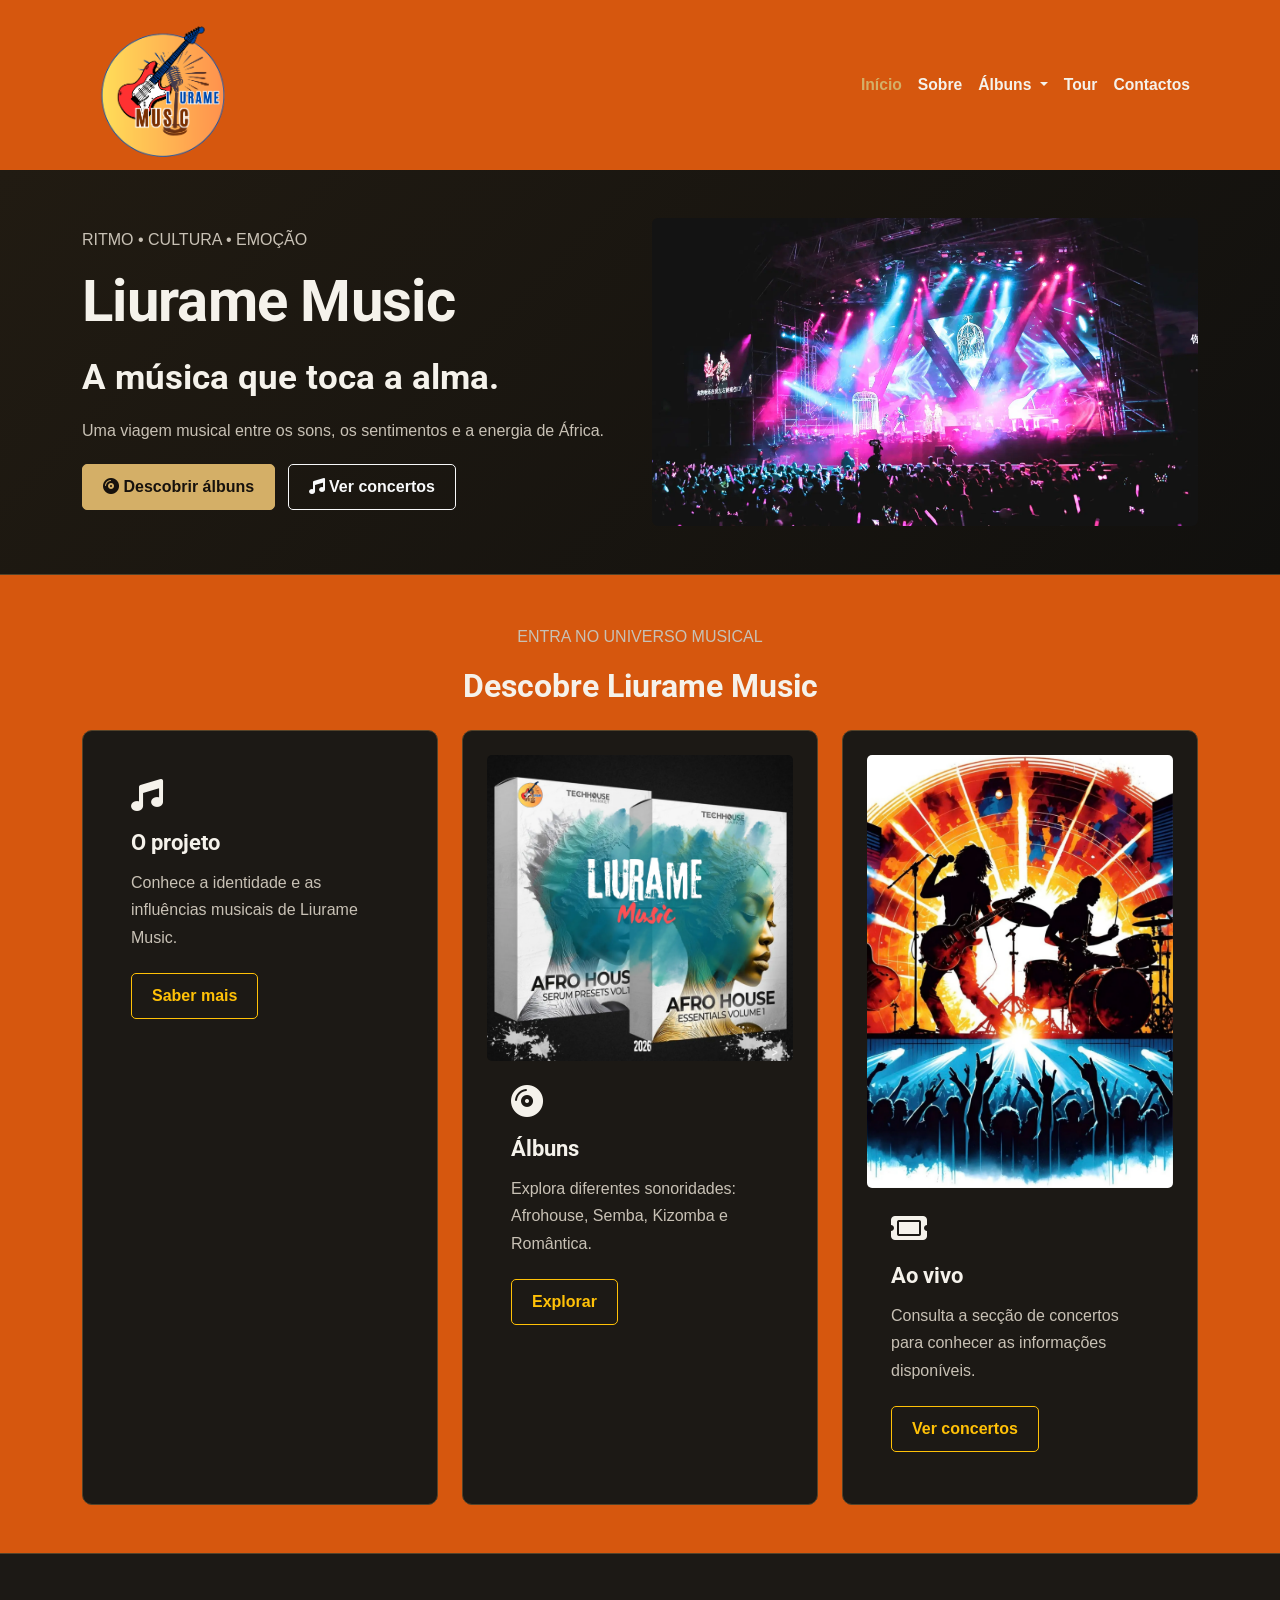
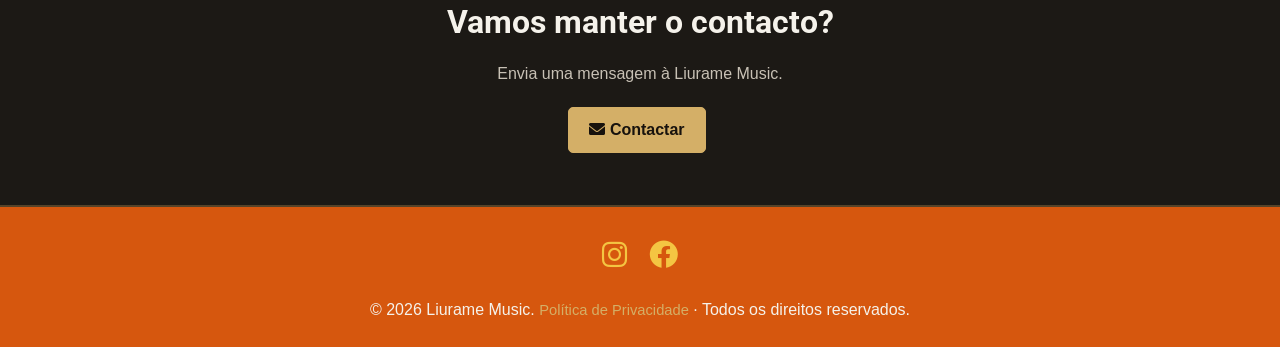
==== commit b44efea7: "respons" ====
--- a/index.html
+++ b/index.html
@@ -7,14 +7,22 @@
   <meta name="viewport" content="width=device-width, initial-scale=1">
   <meta name="description" content="Descobre o universo musical de Liurame Music, os seus ritmos, álbuns e concertos.">
 
+
+  <meta name="description" content="Descobre o universo musical de Liurame Music, os seus ritmos, álbuns e concertos.">
+
+  <!-- Google Fonts: fonte Roboto -->
+  <link rel="preconnect" href="https://fonts.googleapis.com">
+  <link rel="preconnect" href="https://fonts.gstatic.com" crossorigin>
+  <link href="https://fonts.googleapis.com/css2?family=Roboto:wght@400;500;700&display=swap" rel="stylesheet">
+
+
   <title>Liurame Music | Música, Ritmo e Emoção</title>
 
 
   <!-- CSS do Bootstrap 5.3.3 -->
-  <link href="https://cdn.jsdelivr.net/npm/bootstrap@5.3.3/dist/css/bootstr
-ap.min.css" rel="stylesheet">
-
-  <!--  CSS do FontAwesome para ícones ---->
+  <link href="https://cdn.jsdelivr.net/npm/bootstrap@5.3.3/dist/css/bootstrap.min.css" rel="stylesheet">
+
+  <!--  CSS do FontAwesome para ícones -->
 
   <link rel="stylesheet" href="https://cdnjs.cloudflare.com/ajax/libs/font-awesome/6.0.0-beta3/css/all.min.css">
 
--- a/musica.css
+++ b/musica.css
@@ -1,7 +1,7 @@
-/* ==========================================
+/* =========================================================
    LIURAME MUSIC — CSS PRINCIPAL
-   Tema: escuro, dourado e responsivo
-   ========================================== */
+   
+   ========================================================= */
 
 /* 1. CORES E CONFIGURAÇÕES */
 :root {
@@ -44,6 +44,7 @@
 h4,
 h5 {
   color: var(--cor-texto);
+  font-family: "Roboto", Arial, sans-serif;
   font-weight: 700;
   line-height: 1.25;
 }
@@ -171,6 +172,15 @@
   max-width: 100%;
   height: auto;
   object-fit: contain;
+}
+
+/* Reduzir e centrar a imagem principal da página Tour */
+.pagina-tour .imagem-principal-tour {
+  display: block;
+  width: 100%;
+  max-width: 650px;
+  height: auto;
+  margin: 0 auto;
 }
 
 .hero h1 {
@@ -338,6 +348,11 @@
   color: #ffffff;
   font-size: 1.15rem;
   font-weight: 700;
+}
+
+/* Data e local dos concertos em branco */
+.pagina-tour .cartao-musica .card-body p strong {
+  color: #ffffff;
 }
 
 /* 10. REDES SOCIAIS */
@@ -379,8 +394,7 @@
 .pagina-contactos .form-select {
   min-height: 46px;
   padding: 10px 12px;
-  color: #ffffff;
-  background-color: #1b1a18;
+  background-color: #ffffff;
   border: 1px solid #777064;
   border-radius: 7px;
 }
@@ -438,7 +452,10 @@
 .rodape a:hover {
   color: #ffffff;
 }
-
+/* Esconde separadores horizontais apenas na página dos álbuns */
+.pagina-albuns hr {
+  display: none;
+}
 /* 13. TABLETS */
 
 @media (max-width: 991.98px) {
@@ -588,31 +605,20 @@
     transition-duration: 0.01ms !important;
   }
 
+  /* Mantém apenas as diferenças específicas deste modo:
+     a borda e a altura máxima da capa. */
   .detalhe-album {
-    padding: 24px;
-    background: #1b1813;
-    border: 1px solid #574523;
-    border-radius: 14px;
-    scroll-margin-top: 100px;
+    border-color: #fad729;
   }
 
   .detalhe-album img {
-    width: 100%;
     max-height: 340px;
-    object-fit: cover;
-  }
-
-  .detalhe-album h3 {
-    color: #f4c542;
-  }
-
-  .detalhe-album > div > p:first-child {
-    color: #f4c542;
-    font-weight: 700;
-    letter-spacing: 2px;
-  }
-}
-
+  }
+}
+
+/* 17. DETALHES DOS ÁLBUNS E LISTAS DE FAIXAS */
+
+/* Cartão de detalhe do álbum */
 .detalhe-album {
   padding: 24px;
   background: #1b1813;
@@ -621,16 +627,19 @@
   scroll-margin-top: 100px;
 }
 
+/* Capa do álbum */
 .detalhe-album img {
   width: 100%;
-  max-height: 340px;
+  max-height: 400px;
   object-fit: cover;
 }
 
+/* Título do álbum */
 .detalhe-album h3 {
   color: #f4c542;
 }
 
+/* Identificação do género musical */
 .detalhe-album > div > p:first-child {
   color: #f4c542;
   font-weight: 700;
@@ -659,12 +668,14 @@
   transform: translateY(-3px);
 }
 
-/* Evita dividir palavras a meio */
+/* Evita dividir palavras a meio na página dos álbuns e playlists */
 .pagina-albuns h1,
 .pagina-albuns h2,
 .pagina-albuns h3,
+.pagina-albuns h4,
 .pagina-albuns p,
-.pagina-albuns a {
+.pagina-albuns a,
+.pagina-albuns li {
   word-break: normal;
   overflow-wrap: normal;
   hyphens: none;
@@ -698,3 +709,58 @@
     white-space: normal;
   }
 }
+
+/* Título "Lista de faixas" */
+.detalhe-album h4 {
+  font-weight: bold;
+  text-decoration: underline;
+}
+/* 18. FORMULÁRIO DE CONTACTOS — CAMPO DE DATA DE NASCIMENTO */
+.pagina-contactos #data_nascimento {
+  background-color: #ffffff;
+  color: #17120d;
+  color-scheme: light;
+  min-height: 45px;
+  cursor: pointer;
+}
+
+/* Ícone do calendário mais visível */
+.pagina-contactos #data_nascimento::-webkit-calendar-picker-indicator {
+  opacity: 1;
+  width: 24px;
+  height: 24px;
+  cursor: pointer;
+  filter: contrast(150%);
+}
+/* Ajustes para telemóveis em posição vertical */
+@media (max-width: 576px) {
+  /* Evitar que os detalhes dos álbuns ultrapassem o ecrã */
+  .pagina-albuns .detalhe-album {
+    width: 100%;
+    max-width: 100%;
+    margin-left: 0;
+    margin-right: 0;
+    padding: 14px;
+    border-width: 1px;
+    box-sizing: border-box;
+  }
+
+  /* Evitar que a imagem e o texto ultrapassem o cartão */
+  .pagina-albuns .detalhe-album img {
+    max-width: 100%;
+    height: auto;
+  }
+
+  /* Evitar que as colunas criem excesso de largura */
+  .pagina-albuns .detalhe-album > div {
+    min-width: 0;
+  }
+
+  /* Evitar que títulos e faixas ultrapassem as laterais */
+  .pagina-albuns .detalhe-album h3,
+  .pagina-albuns .detalhe-album p,
+  .pagina-albuns .lista-faixas {
+    max-width: 100%;
+    overflow-wrap: anywhere;
+  }
+}
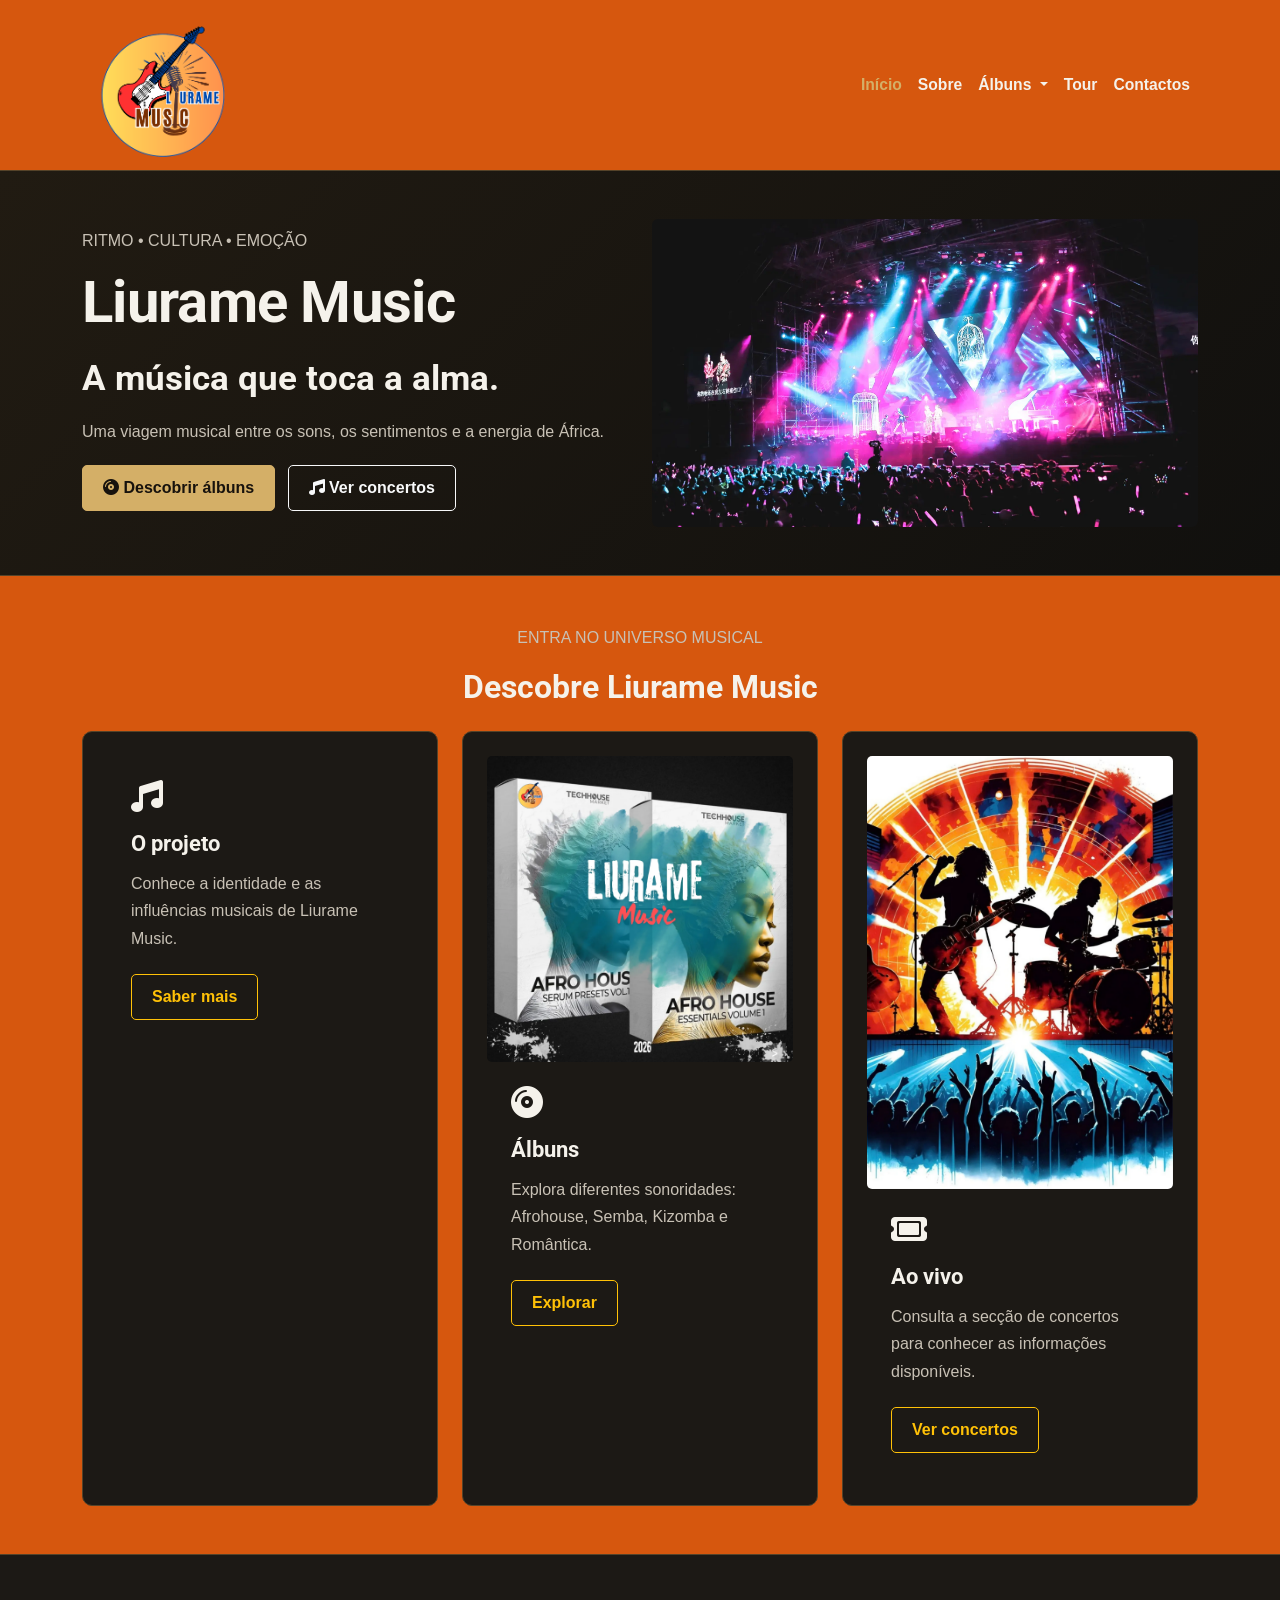
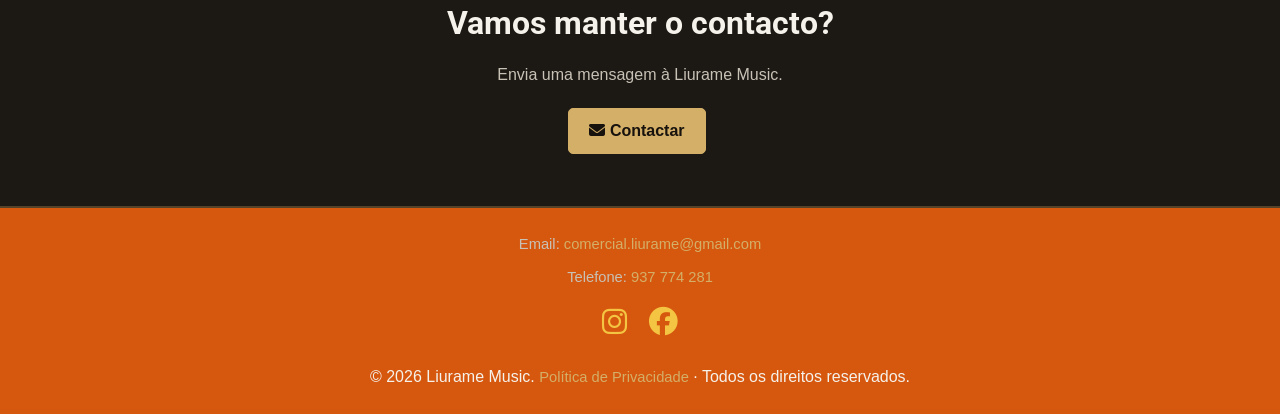
==== commit 544cdad3: "melhorias html" ====
--- a/index.html
+++ b/index.html
@@ -2,13 +2,10 @@
 <html lang="pt">
 
 <head>
-
   <meta charset="UTF-8">
   <meta name="viewport" content="width=device-width, initial-scale=1">
   <meta name="description" content="Descobre o universo musical de Liurame Music, os seus ritmos, álbuns e concertos.">
-
-
-  <meta name="description" content="Descobre o universo musical de Liurame Music, os seus ritmos, álbuns e concertos.">
+  <meta name="keywords" content="Liurame Music, música africana, kizomba, semba, afrohouse, álbuns, concertos">
 
   <!-- Google Fonts: fonte Roboto -->
   <link rel="preconnect" href="https://fonts.googleapis.com">
@@ -24,78 +21,80 @@
 
   <!--  CSS do FontAwesome para ícones -->
 
-  <link rel="stylesheet" href="https://cdnjs.cloudflare.com/ajax/libs/font-awesome/6.0.0-beta3/css/all.min.css">
+  <link rel="stylesheet" href="https://cdnjs.cloudflare.com/ajax/libs/font-awesome/6.5.2/css/all.min.css">
 
 
   <link rel="stylesheet" href="musica.css">
 
+  <!-- JavaScript -->
+  <script src="musica.js" defer></script>
 </head>
 
 <body class="pagina-inicio">
-
-  <!-- MENU DE NAVEGAÇÃO -->
-  <nav class="navbar navbar-expand-lg navbar-dark">
-    <div class="container">
-      <a class="navbar-brand" href="index.html">
-        <img src="imagens/logotipos/logolimusic7.png" alt="Logótipo oficial da Liurame Music" class="logo">
-      </a>
-
-      <button class="navbar-toggler" type="button" data-bs-toggle="collapse" data-bs-target="#menuPrincipal"
-        aria-controls="menuPrincipal" aria-expanded="false" aria-label="Abrir menu">
-        <span class="navbar-toggler-icon"></span>
-      </button>
-
-      <div class="collapse navbar-collapse" id="menuPrincipal">
-        <ul class="navbar-nav ms-auto">
-          <li class="nav-item">
-            <a class="nav-link active" href="index.html">Início</a>
-          </li>
-          <li class="nav-item">
-            <a class="nav-link" href="sobre.html">Sobre</a>
-          </li>
-
-          <li class="nav-item dropdown">
-            <a class="nav-link dropdown-toggle" href="albuns.html" id="menuAlbuns" role="button"
-              data-bs-toggle="dropdown" aria-expanded="false">
-              Álbuns
-            </a>
-
-            <ul class="dropdown-menu dropdown-menu-dark" aria-labelledby="menuAlbuns">
-              <li>
-                <a class="dropdown-item" href="albuns.html">Todos os álbuns</a>
-              </li>
-              <li>
-                <a class="dropdown-item" href="albuns.html#afrohouse">Afrohouse</a>
-              </li>
-              <li>
-                <a class="dropdown-item" href="albuns.html#semba">Semba</a>
-              </li>
-              <li>
-                <a class="dropdown-item" href="albuns.html#kizomba">Kizomba</a>
-              </li>
-              <li>
-                <a class="dropdown-item" href="albuns.html#romantica">Romântica</a>
-              </li>
-            </ul>
-          </li>
-
-          <li class="nav-item">
-            <a class="nav-link" href="tour.html">Tour</a>
-          </li>
-          <li class="nav-item">
-            <a class="nav-link" href="contactos.html">Contactos</a>
-          </li>
-        </ul>
-      </div>
-    </div>
-  </nav>
-
+  <header>
+    <!-- MENU DE NAVEGAÇÃO -->
+    <nav class="navbar navbar-expand-lg navbar-dark">
+      <div class="container">
+        <a class="navbar-brand" href="index.html">
+          <img src="imagens/logotipos/logolimusic7.png" alt="Logótipo oficial da Liurame Music" class="logo">
+        </a>
+
+        <button class="navbar-toggler" type="button" data-bs-toggle="collapse" data-bs-target="#menuPrincipal"
+          aria-controls="menuPrincipal" aria-expanded="false" aria-label="Abrir menu">
+          <span class="navbar-toggler-icon"></span>
+        </button>
+
+        <div class="collapse navbar-collapse" id="menuPrincipal">
+          <ul class="navbar-nav ms-auto">
+            <li class="nav-item">
+              <a class="nav-link active" href="index.html" aria-current="page">Início</a>
+            </li>
+            <li class="nav-item">
+              <a class="nav-link" href="sobre.html">Sobre</a>
+            </li>
+
+            <li class="nav-item dropdown">
+              <a class="nav-link dropdown-toggle" href="albuns.html" id="menuAlbuns" role="button"
+                data-bs-toggle="dropdown" aria-expanded="false">
+                Álbuns
+              </a>
+
+              <ul class="dropdown-menu dropdown-menu-dark" aria-labelledby="menuAlbuns">
+                <li>
+                  <a class="dropdown-item" href="albuns.html">Todos os álbuns</a>
+                </li>
+                <li>
+                  <a class="dropdown-item" href="albuns.html#afrohouse">Afrohouse</a>
+                </li>
+                <li>
+                  <a class="dropdown-item" href="albuns.html#semba">Semba</a>
+                </li>
+                <li>
+                  <a class="dropdown-item" href="albuns.html#kizomba">Kizomba</a>
+                </li>
+                <li>
+                  <a class="dropdown-item" href="albuns.html#romantica">Romântica</a>
+                </li>
+              </ul>
+
+
+            <li class="nav-item">
+              <a class="nav-link" href="tour.html">Tour</a>
+            </li>
+            <li class="nav-item">
+              <a class="nav-link" href="contactos.html">Contactos</a>
+            </li>
+          </ul>
+        </div>
+      </div>
+    </nav>
+  </header>
   <!-- DESTAQUE PRINCIPAL -->
-  <header class="hero">
+  <section class="hero">
     <div class="container">
       <div class="row align-items-center g-4">
 
-        <div class="col-lg-6">
+        <div class="col-12 col-sm-12 col-lg-6 col-xl-6">
           <p class="text-uppercase">Ritmo • Cultura • Emoção</p>
 
           <h1>Liurame Music</h1>
@@ -118,13 +117,13 @@
           </a>
         </div>
 
-        <div class="col-lg-6">
+        <div class="col-12 col-sm-12 col-lg-6 col-xl-6">
           <img src="imagens/capaindex1.webp" class="img-fluid rounded" alt="Imagem de destaque de Liurame Music">
         </div>
 
       </div>
     </div>
-  </header>
+  </section>
 
   <!-- SECÇÃO DE DESCOBERTA -->
   <main>
@@ -210,6 +209,21 @@
 
   <!-- RODAPÉ -->
   <footer class="rodape text-center py-4">
+
+    <p>
+      Email:
+      <a href="mailto:comercial.liurame@gmail.com">
+        comercial.liurame@gmail.com
+      </a>
+    </p>
+
+    <p>
+      Telefone:
+      <a href="tel:+351937774281">
+        937 774 281
+      </a>
+    </p>
+
     <div class="container">
 
 
@@ -223,17 +237,19 @@
           aria-label="Facebook de Liurame Music">
           <i class="fa-brands fa-facebook"></i>
         </a>
+
       </div>
 
       © <span id="ano_atual"></span> Liurame Music.
-      <a href="documentos/politica-privacidade.pdf" target="_blank" rel="noopener noreferrer">Política de
+      <a href="documentos/politicaprivacidade.pdf" target="_blank" rel="noopener noreferrer">Política de
         Privacidade</a> · Todos os direitos reservados.
+
 
     </div>
   </footer>
 
   <script src="https://cdn.jsdelivr.net/npm/bootstrap@5.3.3/dist/js/bootstrap.bundle.min.js"></script>
-  <script src="musica.js"></script>
+
 
 </body>
 
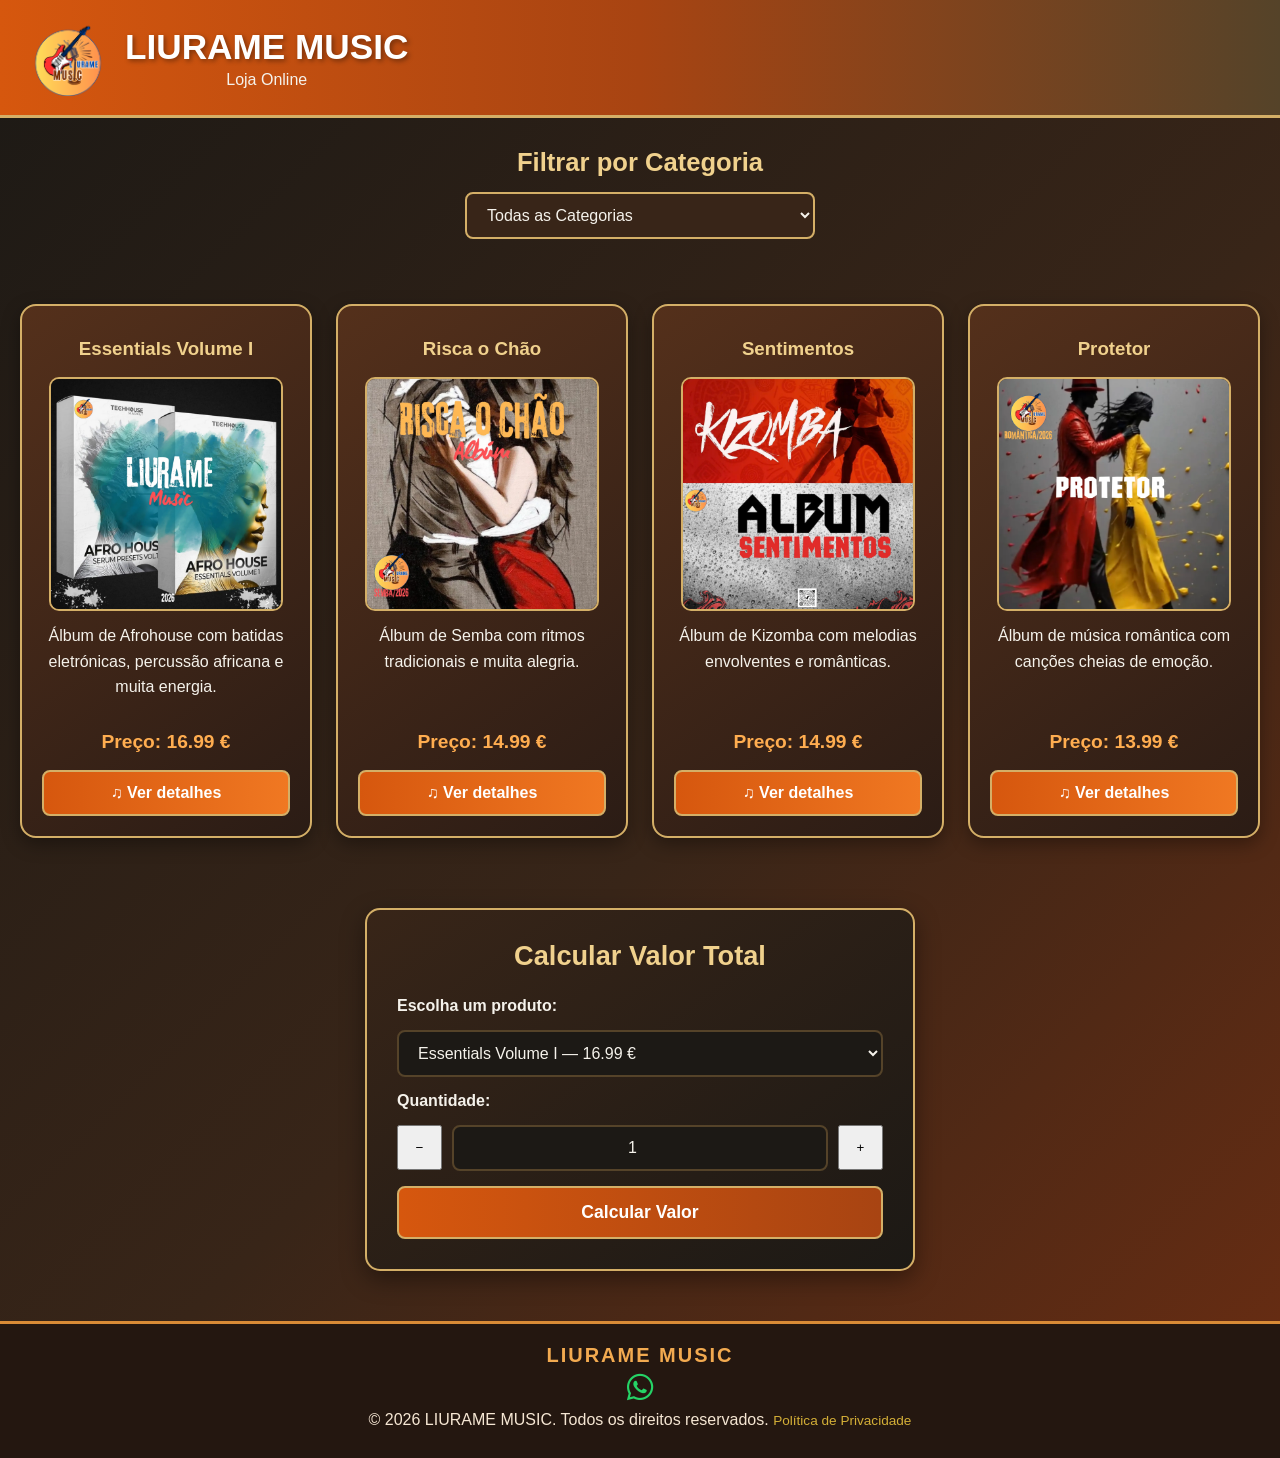
==== commit 14df3130: "liurame music" ====
--- a/index.html
+++ b/index.html
@@ -2,255 +2,109 @@
 <html lang="pt">
 
 <head>
-  <meta charset="UTF-8">
-  <meta name="viewport" content="width=device-width, initial-scale=1">
-  <meta name="description" content="Descobre o universo musical de Liurame Music, os seus ritmos, álbuns e concertos.">
-  <meta name="keywords" content="Liurame Music, música africana, kizomba, semba, afrohouse, álbuns, concertos">
+    <meta charset="UTF-8">
+    <meta name="author" content="LIURAME MUSIC">
+    <meta name="description"
+        content="Loja online LIURAME MUSIC. Descobre álbuns de Afrohouse, Semba, Kizomba e música romântica, consulta os detalhes e calcula o valor total.">
+    <meta name="keywords" content="LIURAME MUSIC, loja de música, Afrohouse, Semba, Kizomba, álbuns">
+    <meta name="viewport" content="width=device-width, initial-scale=1.0">
+    <title>LIURAME MUSIC | Loja Online</title>
 
-  <!-- Google Fonts: fonte Roboto -->
-  <link rel="preconnect" href="https://fonts.googleapis.com">
-  <link rel="preconnect" href="https://fonts.gstatic.com" crossorigin>
-  <link href="https://fonts.googleapis.com/css2?family=Roboto:wght@400;500;700&display=swap" rel="stylesheet">
-
-
-  <title>Liurame Music | Música, Ritmo e Emoção</title>
-
-
-  <!-- CSS do Bootstrap 5.3.3 -->
-  <link href="https://cdn.jsdelivr.net/npm/bootstrap@5.3.3/dist/css/bootstrap.min.css" rel="stylesheet">
-
-  <!--  CSS do FontAwesome para ícones -->
-
-  <link rel="stylesheet" href="https://cdnjs.cloudflare.com/ajax/libs/font-awesome/6.5.2/css/all.min.css">
-
-
-  <link rel="stylesheet" href="musica.css">
-
-  <!-- JavaScript -->
-  <script src="musica.js" defer></script>
+    <!-- Estilos e biblioteca de ícones -->
+    <link rel="stylesheet" href="https://cdnjs.cloudflare.com/ajax/libs/font-awesome/6.5.2/css/all.min.css">
+    <link rel="stylesheet" href="styles.css">
 </head>
 
-<body class="pagina-inicio">
-  <header>
-    <!-- MENU DE NAVEGAÇÃO -->
-    <nav class="navbar navbar-expand-lg navbar-dark">
-      <div class="container">
-        <a class="navbar-brand" href="index.html">
-          <img src="imagens/logotipos/logolimusic7.png" alt="Logótipo oficial da Liurame Music" class="logo">
-        </a>
+<body>
+    <!-- Cabeçalho e identidade da loja -->
+    <header class="cabecalho-loja">
+        <div class="marca-loja">
+            <img src="imagens/logotipos/logolimusic.png" alt="Logótipo da LIURAME MUSIC" class="logo-loja">
+            <div class="texto-marca">
+                <h1>LIURAME MUSIC</h1>
+                <p>Loja Online</p>
+            </div>
+        </div>
+    </header>
 
-        <button class="navbar-toggler" type="button" data-bs-toggle="collapse" data-bs-target="#menuPrincipal"
-          aria-controls="menuPrincipal" aria-expanded="false" aria-label="Abrir menu">
-          <span class="navbar-toggler-icon"></span>
-        </button>
+    <main>
+        <!-- Filtro de categorias preenchido a partir do catálogo JSON -->
+        <section id="filter-section">
+            <h2>Filtrar por Categoria</h2>
+            <select id="category-filter" aria-label="Filtrar álbuns por categoria">
+                <option value="">Todas as Categorias</option>
+            </select>
+        </section>
 
-        <div class="collapse navbar-collapse" id="menuPrincipal">
-          <ul class="navbar-nav ms-auto">
-            <li class="nav-item">
-              <a class="nav-link active" href="index.html" aria-current="page">Início</a>
-            </li>
-            <li class="nav-item">
-              <a class="nav-link" href="sobre.html">Sobre</a>
-            </li>
-
-            <li class="nav-item dropdown">
-              <a class="nav-link dropdown-toggle" href="albuns.html" id="menuAlbuns" role="button"
-                data-bs-toggle="dropdown" aria-expanded="false">
-                Álbuns
-              </a>
-
-              <ul class="dropdown-menu dropdown-menu-dark" aria-labelledby="menuAlbuns">
-                <li>
-                  <a class="dropdown-item" href="albuns.html">Todos os álbuns</a>
-                </li>
-                <li>
-                  <a class="dropdown-item" href="albuns.html#afrohouse">Afrohouse</a>
-                </li>
-                <li>
-                  <a class="dropdown-item" href="albuns.html#semba">Semba</a>
-                </li>
-                <li>
-                  <a class="dropdown-item" href="albuns.html#kizomba">Kizomba</a>
-                </li>
-                <li>
-                  <a class="dropdown-item" href="albuns.html#romantica">Romântica</a>
-                </li>
-              </ul>
-
-
-            <li class="nav-item">
-              <a class="nav-link" href="tour.html">Tour</a>
-            </li>
-            <li class="nav-item">
-              <a class="nav-link" href="contactos.html">Contactos</a>
-            </li>
-          </ul>
-        </div>
-      </div>
-    </nav>
-  </header>
-  <!-- DESTAQUE PRINCIPAL -->
-  <section class="hero">
-    <div class="container">
-      <div class="row align-items-center g-4">
-
-        <div class="col-12 col-sm-12 col-lg-6 col-xl-6">
-          <p class="text-uppercase">Ritmo • Cultura • Emoção</p>
-
-          <h1>Liurame Music</h1>
-
-          <h2>A música que toca a alma.</h2>
-
-          <p>
-            Uma viagem musical entre os sons, os sentimentos
-            e a energia de África.
-          </p>
-
-          <a href="albuns.html" class="btn btn-warning me-2 mb-2">
-            <i class="fa-solid fa-compact-disc"></i>
-            Descobrir álbuns
-          </a>
-
-          <a href="tour.html" class="btn btn-outline-light mb-2">
-            <i class="fa-solid fa-music"></i>
-            Ver concertos
-          </a>
+        <!-- Lista de álbuns criada dinamicamente pelo JavaScript -->
+        <div id="product-list" aria-live="polite">
+            <p class="mensagem-catalogo">A carregar catálogo...</p>
         </div>
 
-        <div class="col-12 col-sm-12 col-lg-6 col-xl-6">
-          <img src="imagens/capaindex1.webp" class="img-fluid rounded" alt="Imagem de destaque de Liurame Music">
+        <!-- Calculadora do valor total da encomenda -->
+        <div id="order-form">
+            <h2>Calcular Valor Total</h2>
+            <form id="calc-form" novalidate>
+                <label for="product">Escolha um produto:</label>
+                <select id="product" name="product">
+                    <!-- Opções preenchidas a partir do catálogo JSON -->
+                </select>
+
+                <label for="quantity">Quantidade:</label>
+                <div class="quantity-control">
+                    <button type="button" id="decrease-quantity" aria-label="Diminuir quantidade">−</button>
+                    <input type="number" id="quantity" name="quantity" min="1" step="1" value="1">
+                    <button type="button" id="increase-quantity" aria-label="Aumentar quantidade">+</button>
+                </div>
+
+                <button type="submit" id="calculate">Calcular Valor</button>
+            </form>
+            <div id="total-value" aria-live="polite"></div>
         </div>
+    </main>
 
-      </div>
+    <!-- Janela de detalhes do álbum e navegação entre produtos -->
+    <div id="lightbox" style="display:none;">
+        <div class="lightbox-content">
+            <button type="button" class="close-btn" aria-label="Fechar detalhes do álbum">&times;</button>
+            <h2 id="lightbox-title">Detalhes do álbum</h2>
+
+            <div class="lightbox-navegacao">
+                <button type="button" id="album-anterior" class="seta-album" aria-label="Ver álbum anterior">
+                    &#10094;
+                </button>
+                <img id="lightbox-image" src="imagens/capas/albumafro.webp" alt="Capa do álbum">
+                <button type="button" id="album-seguinte" class="seta-album" aria-label="Ver álbum seguinte">
+                    &#10095;
+                </button>
+            </div>
+
+            <p id="lightbox-description"></p>
+            <h3 id="lightbox-tracks-title">&#127925; Lista de músicas</h3>
+            <ol id="lightbox-tracks"></ol>
+            <p id="lightbox-price"></p>
+        </div>
     </div>
-  </section>
 
-  <!-- SECÇÃO DE DESCOBERTA -->
-  <main>
-    <section class="container py-5">
-      <div class="text-center mb-4">
-        <p class="text-uppercase">Entra no universo musical</p>
-        <h2>Descobre Liurame Music</h2>
-      </div>
+    <!-- Rodapé: contacto e política de privacidade -->
+    <footer class="footer-loja">
+        <h3>LIURAME MUSIC</h3>
+        <div>
+            <a href="https://wa.me/351937774281" class="footer-whatsapp" target="_blank" rel="noopener noreferrer"
+                aria-label="Contactar a LIURAME MUSIC pelo WhatsApp" title="WhatsApp">
+                <i class="fa-brands fa-whatsapp" aria-hidden="true"></i>
+            </a>
+        </div>
+        <p class="footer-privacidade">
+            &copy; 2026 LIURAME MUSIC. Todos os direitos reservados.
+            <a href="documentos/politicaprivacidade.pdf" target="_blank" rel="noopener noreferrer">
+                Política de Privacidade
+            </a>
+        </p>
+    </footer>
 
-      <div class="row g-4">
-
-        <!-- CARTÃO SOBRE -->
-        <div class="col-md-4">
-          <article class="cartao-musica h-100">
-            <div class="p-4">
-              <i class="fa-solid fa-music fa-2x mb-3"></i>
-              <h3>O projeto</h3>
-              <p>
-                Conhece a identidade e as influências
-                musicais de Liurame Music.
-              </p>
-              <a href="sobre.html" class="btn btn-outline-warning">
-                Saber mais
-              </a>
-            </div>
-          </article>
-        </div>
-
-        <!-- CARTÃO ÁLBUNS -->
-        <div class="col-md-4">
-          <article class="cartao-musica h-100">
-            <img src="imagens/capas/albumafro.webp" class="img-fluid" alt="Capa ilustrativa do álbum Ritmos de África">
-
-            <div class="p-4">
-              <i class="fa-solid fa-compact-disc fa-2x mb-3"></i>
-              <h3>Álbuns</h3>
-              <p>
-                Explora diferentes sonoridades:
-                Afrohouse, Semba, Kizomba e Romântica.
-              </p>
-              <a href="albuns.html" class="btn btn-outline-warning">
-                Explorar
-              </a>
-            </div>
-          </article>
-        </div>
-
-        <!-- CARTÃO CONCERTOS -->
-        <div class="col-md-4">
-          <article class="cartao-musica h-100">
-            <img src="imagens/cartaoconcerto.webp" class="img-fluid" alt="Imagem ilustrativa de um concerto ao vivo">
-
-            <div class="p-4">
-              <i class="fa-solid fa-ticket fa-2x mb-3"></i>
-              <h3>Ao vivo</h3>
-              <p>
-                Consulta a secção de concertos para
-                conhecer as informações disponíveis.
-              </p>
-              <a href="tour.html" class="btn btn-outline-warning">
-                Ver concertos
-              </a>
-            </div>
-          </article>
-        </div>
-
-      </div>
-    </section>
-
-    <!-- CHAMADA PARA CONTACTO -->
-    <section class="redes-destaque text-center py-5">
-      <div class="container">
-        <h2>Vamos manter o contacto?</h2>
-        <p>Envia uma mensagem à Liurame Music.</p>
-
-        <a href="contactos.html" class="btn btn-warning">
-          <i class="fa-solid fa-envelope"></i>
-          Contactar
-        </a>
-      </div>
-    </section>
-  </main>
-
-  <!-- RODAPÉ -->
-  <footer class="rodape text-center py-4">
-
-    <p>
-      Email:
-      <a href="mailto:comercial.liurame@gmail.com">
-        comercial.liurame@gmail.com
-      </a>
-    </p>
-
-    <p>
-      Telefone:
-      <a href="tel:+351937774281">
-        937 774 281
-      </a>
-    </p>
-
-    <div class="container">
-
-
-      <div class="redes-sociais mb-3">
-        <a href="https://www.instagram.com/liuramesabores?igsh=MXJxaG44bmI0d2Y3aQ==" target="_blank"
-          rel="noopener noreferrer" aria-label="Instagram de Liurame Music">
-          <i class="fa-brands fa-instagram"></i>
-        </a>
-
-        <a href="https://www.facebook.com/liurame" target="_blank" rel="noopener noreferrer"
-          aria-label="Facebook de Liurame Music">
-          <i class="fa-brands fa-facebook"></i>
-        </a>
-
-      </div>
-
-      © <span id="ano_atual"></span> Liurame Music.
-      <a href="documentos/politicaprivacidade.pdf" target="_blank" rel="noopener noreferrer">Política de
-        Privacidade</a> · Todos os direitos reservados.
-
-
-    </div>
-  </footer>
-
-  <script src="https://cdn.jsdelivr.net/npm/bootstrap@5.3.3/dist/js/bootstrap.bundle.min.js"></script>
-
-
+    <!-- Funcionalidades do catálogo, lightbox e calculadora -->
+    <script src="scripts.js"></script>
 </body>
 
 </html>
--- a/styles.css
+++ b/styles.css
@@ -0,0 +1,607 @@
+/* CORES E ESTILOS GERAIS */
+
+:root {
+  --cor-dourada: #d4af67;
+  --cor-dourada-hover: #f0d18d;
+  --cor-texto: #f5f2eb;
+  --cor-borda: #554329;
+}
+
+body {
+  margin: 0;
+  min-height: 100vh;
+  background: linear-gradient(135deg, #1c1915 0%, #382518 55%, #6b2d12 100%);
+  color: var(--cor-texto);
+  font-family: Arial, Helvetica, sans-serif;
+}
+
+/* CABEÇALHO E LOGÓTIPO */
+
+header {
+  background: linear-gradient(90deg, #d6570e, #a84412, #554329);
+  padding: 30px 20px;
+  text-align: center;
+  border-bottom: 3px solid var(--cor-dourada);
+}
+
+header h1 {
+  color: #ffffff;
+  font-size: 2.2rem;
+  margin: 0;
+  text-shadow: 2px 2px 5px rgba(0, 0, 0, 0.4);
+}
+
+.cabecalho-loja {
+  padding: 15px 25px;
+}
+
+.marca-loja {
+  display: flex;
+  align-items: center;
+  justify-content: flex-start;
+  gap: 15px;
+}
+
+.logo-loja {
+  width: 85px;
+  height: 85px;
+  object-fit: contain;
+  flex-shrink: 0;
+}
+
+.texto-marca h1 {
+  margin: 0;
+}
+
+.texto-marca p {
+  margin: 4px 0 0;
+}
+
+/* FILTRO DE CATEGORIAS */
+
+#category-filter {
+  display: block;
+  width: min(100%, 350px);
+  padding: 12px 16px;
+  margin: 15px auto 25px;
+  background-color: #382518;
+  color: #f5f2eb;
+  border: 2px solid #d4af67;
+  border-radius: 8px;
+  font-size: 1rem;
+  cursor: pointer;
+}
+
+#category-filter:focus {
+  outline: 3px solid #f07822;
+  outline-offset: 2px;
+}
+
+#category-filter option {
+  background-color: #382518;
+  color: #ffffff;
+}
+
+#filter-section {
+  text-align: center;
+  padding: 30px 20px 10px;
+}
+
+#filter-section h2 {
+  color: #f0d18d;
+  font-size: 1.6rem;
+  margin: 0 0 15px;
+}
+
+/* CATÁLOGO E CARTÕES */
+
+#product-list {
+  display: grid;
+  grid-template-columns: repeat(4, minmax(0, 1fr));
+  gap: 24px;
+  padding: 30px 20px;
+}
+
+#product-list > div {
+  background: linear-gradient(145deg, #54301b, #2b1c15);
+  border: 2px solid var(--cor-dourada);
+  border-radius: 16px;
+  padding: 20px;
+  display: flex;
+  flex-direction: column;
+  align-items: center;
+  text-align: center;
+  min-width: 0;
+  box-shadow: 0 6px 18px rgba(0, 0, 0, 0.35);
+  transition:
+    transform 0.3s ease,
+    box-shadow 0.3s ease;
+  cursor: pointer;
+}
+
+#product-list > div:hover {
+  transform: translateY(-6px);
+  box-shadow: 0 10px 25px rgba(214, 87, 14, 0.45);
+  border-color: var(--cor-dourada-hover);
+}
+
+#product-list h3 {
+  color: var(--cor-dourada-hover);
+  text-align: center;
+  line-height: 1.4;
+  overflow-wrap: break-word;
+  word-break: normal;
+  hyphens: none;
+  margin: 10px 0 15px;
+}
+
+#product-list img {
+  width: 100%;
+  max-width: 230px;
+  height: auto;
+  aspect-ratio: 1 / 1;
+  object-fit: cover;
+  border-radius: 10px;
+  border: 2px solid var(--cor-dourada);
+}
+
+#product-list p {
+  color: var(--cor-texto);
+  text-align: center;
+  line-height: 1.6;
+  max-width: 100%;
+  overflow-wrap: break-word;
+  word-break: normal;
+  hyphens: none;
+  margin: 12px 0;
+}
+
+#product-list p:nth-last-child(2) {
+  color: #ffad50;
+  font-size: 1.2rem;
+  font-weight: bold;
+  margin-top: auto;
+  padding-top: 15px;
+}
+
+#product-list .btn-detalhes {
+  background: linear-gradient(90deg, #d6570e, #f07822);
+  color: #ffffff;
+  border: 2px solid #d4af67;
+  border-radius: 8px;
+  padding: 12px 20px;
+  margin-top: 0;
+  width: 100%;
+  font-size: 1rem;
+  font-weight: bold;
+  cursor: pointer;
+  transition:
+    background 0.3s ease,
+    transform 0.3s ease;
+}
+
+#product-list .btn-detalhes:hover {
+  background: linear-gradient(90deg, #f07822, #e6a34a);
+  transform: translateY(-2px);
+}
+
+#product-list .btn-detalhes:focus-visible {
+  outline: 3px solid #f0d18d;
+  outline-offset: 3px;
+}
+
+#product-list > div:only-child {
+  grid-column: 1 / -1;
+  width: 100%;
+  max-width: 380px;
+  justify-self: center;
+  box-sizing: border-box;
+}
+
+#product-list .mensagem-catalogo {
+  grid-column: 1 / -1;
+  width: 100%;
+  box-sizing: border-box;
+  text-align: center;
+  padding: 20px;
+  margin: 20px auto;
+  color: #f2aa50;
+  background-color: #241710;
+  border: 1px solid #d98b36;
+  border-radius: 10px;
+  font-size: 1rem;
+  font-weight: 500;
+  line-height: 1.6;
+}
+
+#product-list .mensagem-erro {
+  color: #ff6b6b;
+  border-color: #c0392b;
+}
+
+/* LIGHTBOX — DETALHES DOS ÁLBUNS */
+
+#lightbox {
+  position: fixed;
+  inset: 0;
+  width: 100%;
+  height: 100%;
+  background-color: rgba(0, 0, 0, 0.85);
+  z-index: 1000;
+  overflow-y: auto;
+  padding: 20px;
+  box-sizing: border-box;
+}
+
+.lightbox-content {
+  position: relative;
+  background: linear-gradient(145deg, #54301b, #241811);
+  border: 2px solid #d4af67;
+  border-radius: 16px;
+  padding: 30px;
+  margin: 5vh auto;
+  width: 100%;
+  max-width: 500px;
+  box-sizing: border-box;
+  text-align: center;
+  box-shadow: 0 15px 40px rgba(0, 0, 0, 0.6);
+}
+
+#lightbox-title {
+  color: #f0d18d;
+  margin-top: 15px;
+  line-height: 1.4;
+}
+
+#lightbox-image {
+  display: block;
+  width: 100%;
+  max-width: 280px;
+  height: auto;
+  margin: 20px auto;
+  border: 2px solid #d4af67;
+  border-radius: 10px;
+}
+
+#lightbox-description {
+  color: #f5f2eb;
+  text-align: center;
+  line-height: 1.6;
+  overflow-wrap: break-word;
+  word-break: normal;
+}
+
+#lightbox-price {
+  color: #ffad50;
+  font-size: 1.4rem;
+  font-weight: bold;
+}
+
+.close-btn {
+  position: absolute;
+  top: 10px;
+  right: 18px;
+  font-size: 2rem;
+  font-weight: bold;
+  background: transparent;
+  border: none;
+  padding: 0;
+  color: #f0d18d;
+  cursor: pointer;
+}
+
+.close-btn:hover {
+  color: #ffffff;
+}
+
+#lightbox-tracks {
+  display: table;
+  margin: 15px auto 25px;
+  padding-left: 25px;
+  text-align: left;
+  list-style-position: inside;
+  color: #f5f2eb;
+  line-height: 1.8;
+}
+
+#lightbox-tracks li {
+  padding: 3px 0;
+  overflow-wrap: break-word;
+  word-break: normal;
+}
+
+#lightbox-tracks li::marker {
+  color: #d4af67;
+  font-weight: bold;
+}
+
+#lightbox-image.animar-album {
+  animation: rodarAlbum 1.5s ease-in-out 1;
+}
+
+.lightbox-navegacao {
+  display: flex;
+  align-items: center;
+  justify-content: center;
+  gap: 15px;
+  width: 100%;
+  margin: 20px auto;
+}
+
+.lightbox-navegacao #lightbox-image {
+  min-width: 0;
+  max-width: 70%;
+  height: auto;
+}
+
+.seta-album {
+  display: flex;
+  align-items: center;
+  justify-content: center;
+  flex-shrink: 0;
+  width: 42px;
+  height: 42px;
+  padding: 0;
+  background-color: #241710;
+  color: #f2aa50;
+  border: 2px solid #d98b36;
+  border-radius: 50%;
+  font-size: 24px;
+  cursor: pointer;
+  transition:
+    background-color 0.2s,
+    color 0.2s;
+}
+
+.seta-album:hover {
+  background-color: #d98b36;
+  color: #241710;
+}
+
+/* CALCULADORA */
+
+#order-form {
+  max-width: 550px;
+  margin: 40px auto;
+  padding: 30px;
+  background: linear-gradient(145deg, #382518, #1c1915);
+  border: 2px solid var(--cor-dourada);
+  border-radius: 15px;
+  box-shadow: 0 8px 25px rgba(0, 0, 0, 0.4);
+  text-align: center;
+  box-sizing: border-box;
+}
+
+#order-form h2 {
+  color: var(--cor-dourada-hover);
+  font-size: 1.7rem;
+  margin-top: 0;
+  margin-bottom: 25px;
+}
+
+#calc-form {
+  display: flex;
+  flex-direction: column;
+  gap: 15px;
+}
+
+#calc-form label {
+  color: var(--cor-texto);
+  font-size: 1rem;
+  font-weight: bold;
+  text-align: left;
+}
+
+#product,
+#quantity {
+  width: 100%;
+  padding: 12px 15px;
+  background-color: #1c1915;
+  color: var(--cor-texto);
+  border: 2px solid var(--cor-borda);
+  border-radius: 8px;
+  font-size: 1rem;
+  box-sizing: border-box;
+}
+
+#product:focus,
+#quantity:focus {
+  outline: 2px solid var(--cor-dourada);
+  outline-offset: 2px;
+  border-color: var(--cor-dourada);
+}
+
+#calculate {
+  width: 100%;
+  padding: 14px 20px;
+  background: linear-gradient(90deg, #d6570e, #a84412);
+  color: #ffffff;
+  border: 2px solid var(--cor-dourada);
+  border-radius: 8px;
+  font-size: 1.1rem;
+  font-weight: bold;
+  cursor: pointer;
+  transition:
+    background 0.3s ease,
+    transform 0.3s ease;
+}
+
+#calculate:hover {
+  background: linear-gradient(90deg, #f07820, #d6570e);
+  transform: translateY(-2px);
+}
+
+#calculate:focus-visible {
+  outline: 3px solid var(--cor-dourada-hover);
+  outline-offset: 3px;
+}
+
+#calculate:active {
+  transform: translateY(0);
+}
+
+#total-value {
+  margin-top: 20px;
+  padding: 15px;
+  background-color: #1c1915;
+  color: var(--cor-dourada-hover);
+  border: 1px solid var(--cor-dourada);
+  border-radius: 8px;
+  font-size: 1.2rem;
+  font-weight: bold;
+  text-align: center;
+  overflow-wrap: break-word;
+}
+
+#total-value:empty {
+  display: none;
+}
+
+.quantity-control {
+  display: flex;
+  align-items: center;
+  gap: 10px;
+}
+
+.quantity-control input {
+  width: 80px;
+  text-align: center;
+  box-sizing: border-box;
+}
+
+.quantity-control button {
+  width: 45px;
+  height: 45px;
+  flex-shrink: 0;
+  cursor: pointer;
+}
+
+/* RODAPÉ — WHATSAPP E PRIVACIDADE */
+
+.footer-loja {
+  background-color: #241710;
+  color: #f5e6d3;
+  margin-top: 50px;
+  border-top: 3px solid #d98b36;
+  padding: 20px 15px;
+  text-align: center;
+}
+
+.footer-loja h3 {
+  color: #f2aa50;
+  letter-spacing: 2px;
+  margin: 0 0 5px;
+  font-size: 1.25rem;
+}
+
+.footer-loja p {
+  line-height: 1.6;
+  margin: 5px 0;
+}
+
+.footer-whatsapp {
+  color: #25d366;
+  font-size: 1.9rem;
+  line-height: 1;
+  display: inline-block;
+  transition:
+    color 0.2s ease,
+    transform 0.2s ease;
+}
+
+.footer-privacidade a {
+  color: #d4af37;
+  text-decoration: none;
+  font-size: 0.85rem;
+}
+
+.footer-privacidade a:hover {
+  text-decoration: underline;
+}
+
+.footer-whatsapp:hover {
+  color: #ffffff;
+  transform: scale(1.1);
+}
+
+.footer-whatsapp:focus-visible {
+  outline: 2px solid #d4af37;
+  outline-offset: 4px;
+}
+
+/* ANIMAÇÃO DA CAPA DO ÁLBUM */
+
+@keyframes rodarAlbum {
+  from {
+    transform: rotate(0deg);
+  }
+  to {
+    transform: rotate(360deg);
+  }
+}
+
+@media (prefers-reduced-motion: reduce) {
+  #lightbox-image.animar-album {
+    animation: none;
+  }
+}
+
+/* RESPONSIVIDADE — TABLETS E TELEMÓVEIS */
+
+@media (max-width: 900px) {
+  #product-list {
+    grid-template-columns: repeat(2, minmax(0, 1fr));
+  }
+}
+
+@media (max-width: 600px) {
+  #product-list {
+    grid-template-columns: minmax(0, 1fr);
+  }
+
+  #order-form {
+    width: calc(100% - 40px);
+    padding: 20px;
+  }
+
+  .cabecalho-loja {
+    padding: 12px 15px;
+  }
+
+  .logo-loja {
+    width: 42px;
+    height: 42px;
+  }
+
+  .marca-loja {
+    gap: 10px;
+  }
+
+  .texto-marca h1 {
+    font-size: 1.2rem;
+  }
+
+  .texto-marca p {
+    font-size: 0.85rem;
+  }
+
+  .lightbox-navegacao {
+    gap: 8px;
+  }
+
+  .lightbox-navegacao #lightbox-image {
+    max-width: 65%;
+  }
+
+  .seta-album {
+    width: 34px;
+    height: 34px;
+    font-size: 19px;
+  }
+}
+
+@media (max-width: 480px) {
+  .footer-loja {
+    padding: 16px 10px;
+  }
+}
